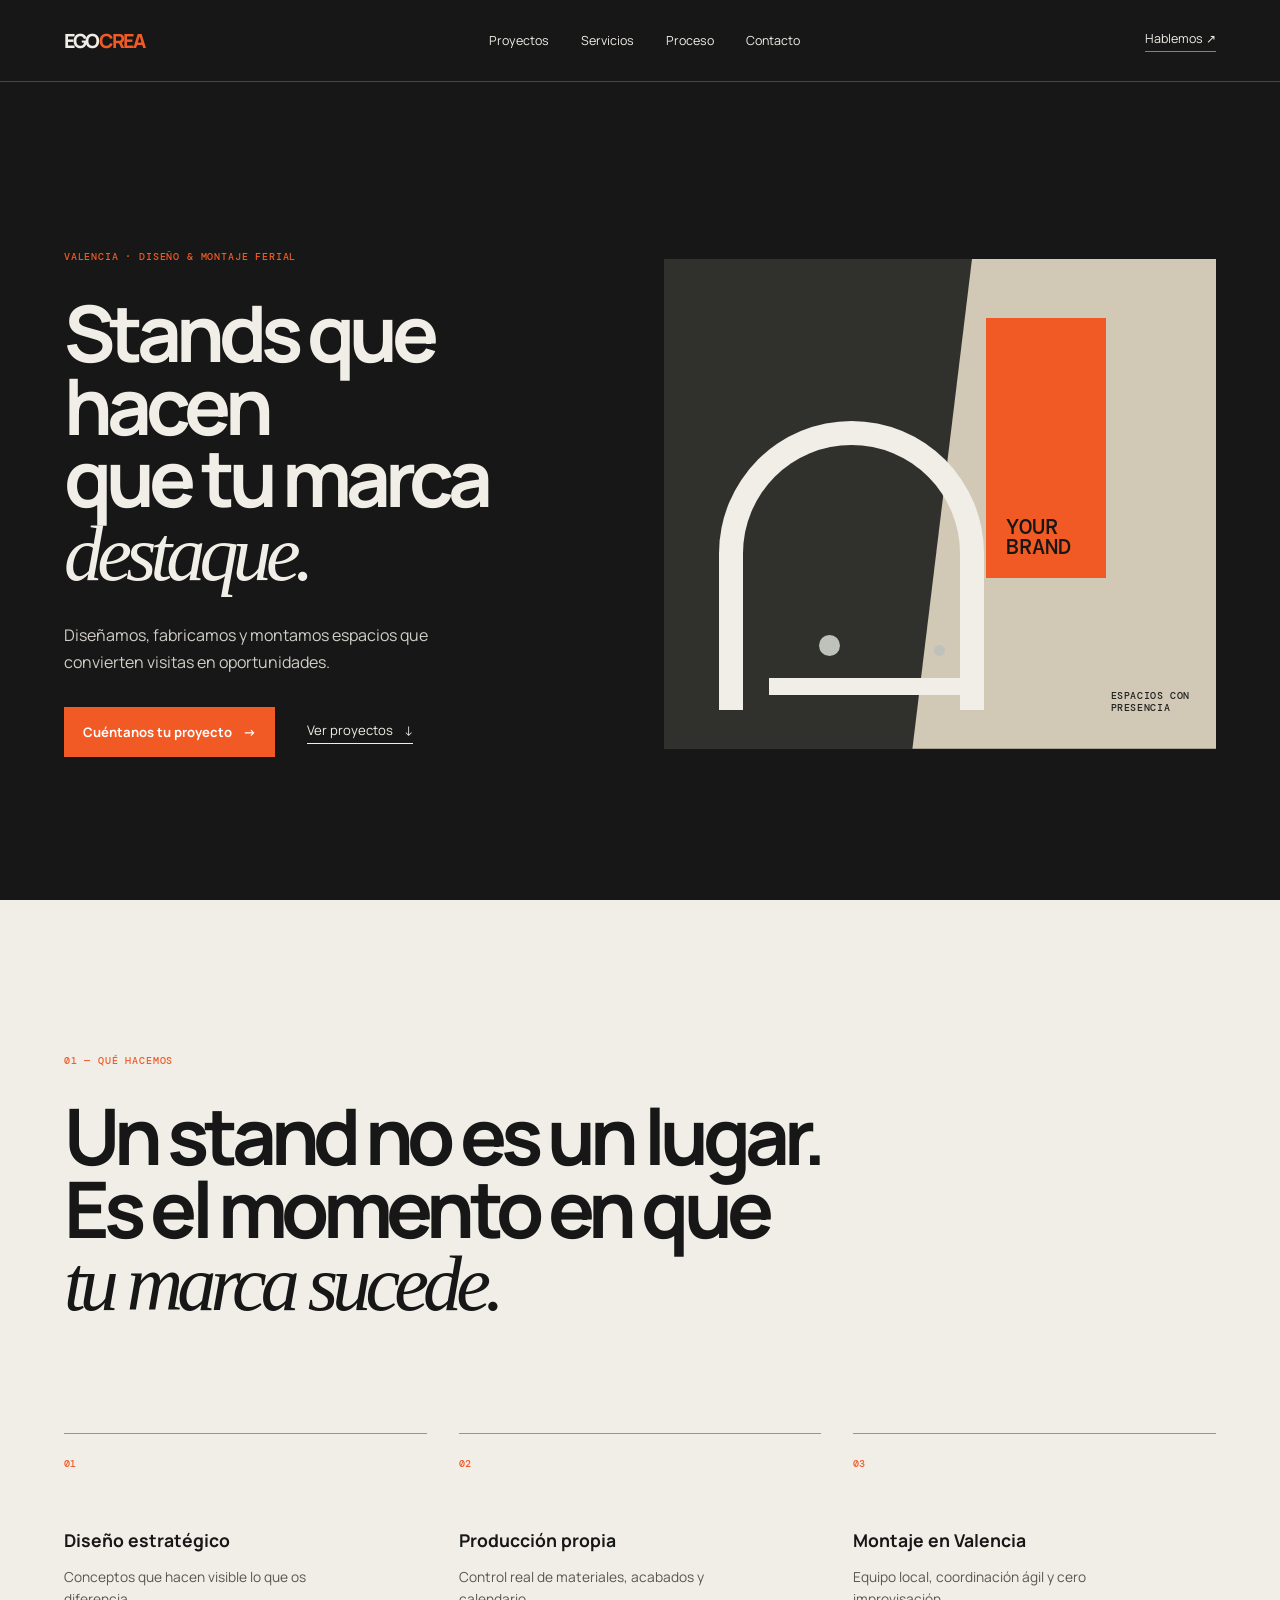
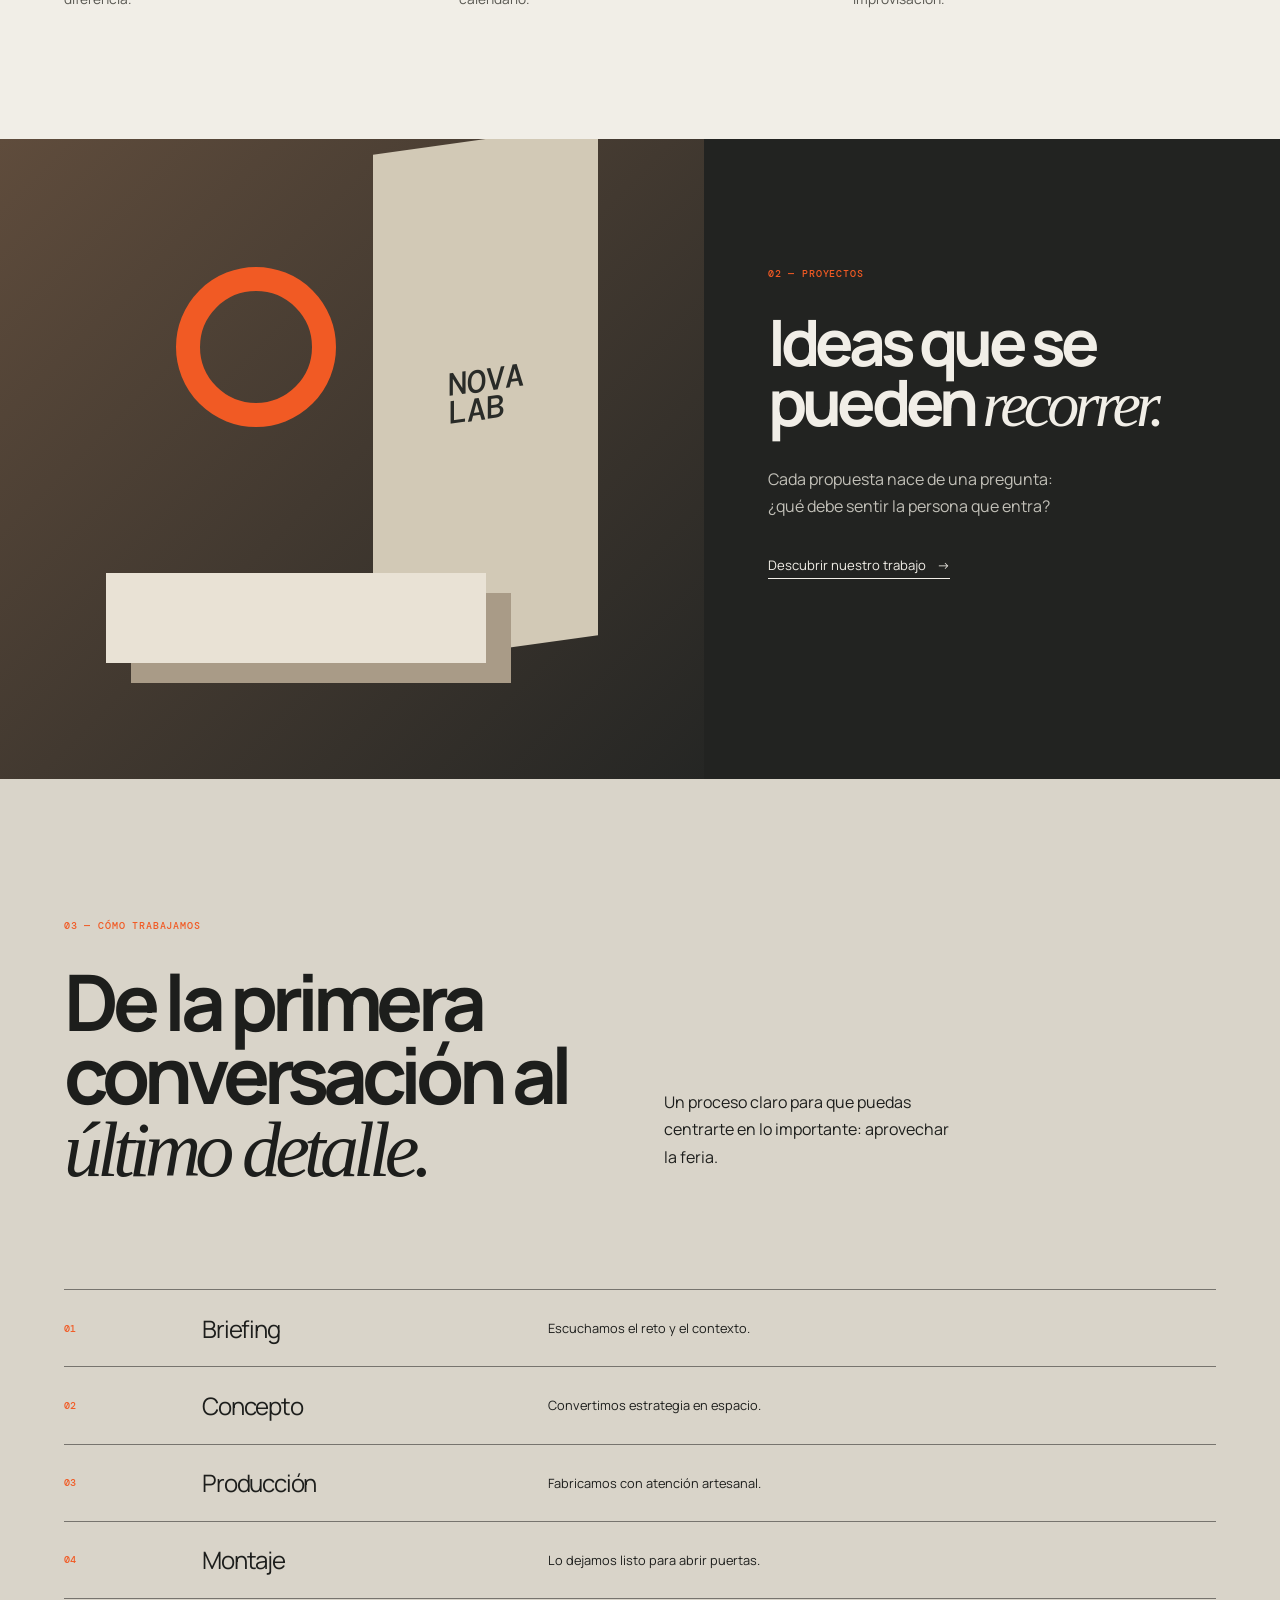
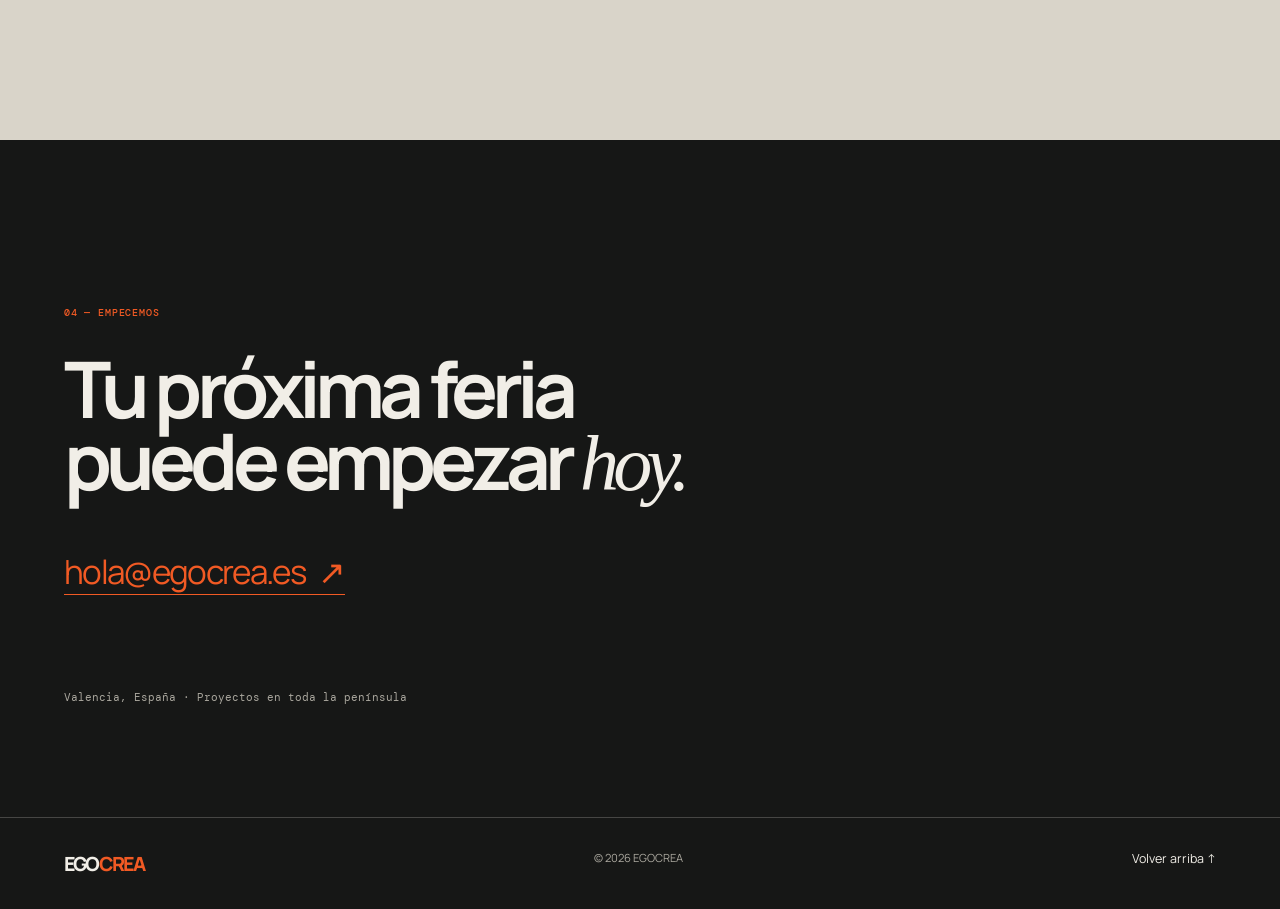
==== index.html @ 959c9c6e "readme" ====
<!doctype html>
<html lang="es">
  <head>
    <meta charset="UTF-8" />
    <meta name="viewport" content="width=device-width, initial-scale=1.0" />
    <meta name="description" content="Diseño, fabricación y montaje de stands de feria en Valencia." />
    <title>EGOCREA — Stands de feria en Valencia</title>
    <link rel="preconnect" href="https://fonts.googleapis.com" />
    <link rel="preconnect" href="https://fonts.gstatic.com" crossorigin />
    <link href="https://fonts.googleapis.com/css2?family=DM+Mono:wght@400;500&family=Manrope:wght@400;500;600;700;800&display=swap" rel="stylesheet" />
    <link rel="stylesheet" href="styles.css" />
  </head>
  <body>
    <header class="header">
      <a class="brand" href="#inicio" aria-label="EGOCREA, inicio">EGO<span>CREA</span></a>
      <nav aria-label="Navegación principal">
        <a href="#proyectos">Proyectos</a><a href="#servicios">Servicios</a><a href="#proceso">Proceso</a><a href="#contacto">Contacto</a>
      </nav>
      <a class="header-cta" href="#contacto">Hablemos <span aria-hidden="true">↗</span></a>
    </header>

    <main id="inicio">
      <section class="hero">
        <div class="hero-copy">
          <p class="location">VALENCIA · DISEÑO &amp; MONTAJE FERIAL</p>
          <h1>Stands que hacen<br />que tu marca <em>destaque.</em></h1>
          <p class="lead">Diseñamos, fabricamos y montamos espacios que convierten visitas en oportunidades.</p>
          <div class="hero-actions"><a class="button" href="#contacto">Cuéntanos tu proyecto <span>→</span></a><a class="text-link" href="#proyectos">Ver proyectos <span>↓</span></a></div>
        </div>
        <div class="hero-art" aria-label="Representación de un stand de feria personalizado">
          <div class="art-grid"></div><div class="art-wall"></div><div class="art-totem"><span>YOUR<br/>BRAND</span></div><div class="art-arch"></div><div class="art-table"></div><div class="art-orb orb-one"></div><div class="art-orb orb-two"></div>
          <p class="art-caption">ESPACIOS CON<br/>PRESENCIA</p>
        </div>
      </section>

      <section class="statement" id="servicios">
        <p class="section-number">01 — QUÉ HACEMOS</p>
        <h2>Un stand no es un lugar.<br />Es el momento en que<br /><em>tu marca sucede.</em></h2>
        <div class="services"><article><span>01</span><h3>Diseño estratégico</h3><p>Conceptos que hacen visible lo que os diferencia.</p></article><article><span>02</span><h3>Producción propia</h3><p>Control real de materiales, acabados y calendario.</p></article><article><span>03</span><h3>Montaje en Valencia</h3><p>Equipo local, coordinación ágil y cero improvisación.</p></article></div>
      </section>

      <section class="project" id="proyectos">
        <div class="project-image"><div class="project-sign">NOVA<br/>LAB</div><div class="project-lamp"></div><div class="project-counter"></div></div>
        <div class="project-copy"><p class="section-number">02 — PROYECTOS</p><h2>Ideas que se<br />pueden <em>recorrer.</em></h2><p>Cada propuesta nace de una pregunta: ¿qué debe sentir la persona que entra?</p><a class="text-link" href="#contacto">Descubrir nuestro trabajo <span>→</span></a></div>
      </section>

      <section class="process" id="proceso"><p class="section-number">03 — CÓMO TRABAJAMOS</p><div class="process-intro"><h2>De la primera<br />conversación al<br /><em>último detalle.</em></h2><p>Un proceso claro para que puedas centrarte en lo importante: aprovechar la feria.</p></div><ol><li><b>01</b><span>Briefing</span><small>Escuchamos el reto y el contexto.</small></li><li><b>02</b><span>Concepto</span><small>Convertimos estrategia en espacio.</small></li><li><b>03</b><span>Producción</span><small>Fabricamos con atención artesanal.</small></li><li><b>04</b><span>Montaje</span><small>Lo dejamos listo para abrir puertas.</small></li></ol></section>

      <section class="contact" id="contacto"><p class="section-number">04 — EMPECEMOS</p><h2>Tu próxima feria<br />puede empezar <em>hoy.</em></h2><a class="contact-link" href="mailto:hola@egocrea.es">hola@egocrea.es <span>↗</span></a><p class="contact-note">Valencia, España · Proyectos en toda la península</p></section>
    </main>
    <footer><a class="brand" href="#inicio">EGO<span>CREA</span></a><p>© 2026 EGOCREA</p><a href="#inicio">Volver arriba ↑</a></footer>
  </body>
</html>
---- styles.css ----
:root{--ink:#161716;--paper:#f1eee7;--orange:#f15a24;--muted:#aaa79e;--line:rgba(241,238,231,.22)}*{box-sizing:border-box}html{scroll-behavior:smooth}body{margin:0;background:var(--ink);color:var(--paper);font-family:Manrope,Arial,sans-serif}.header{height:82px;padding:0 5vw;display:flex;align-items:center;justify-content:space-between;border-bottom:1px solid var(--line);position:relative;z-index:3}.brand{font-size:1.22rem;font-weight:800;letter-spacing:-.09em;color:var(--paper);text-decoration:none}.brand span{color:var(--orange)}nav{display:flex;gap:2rem}nav a,.header-cta,footer a{color:var(--paper);font-size:.78rem;text-decoration:none}.header-cta{border-bottom:1px solid var(--orange);padding-bottom:4px}.hero{min-height:calc(100vh - 82px);padding:9vw 5vw 7vw;display:grid;grid-template-columns:1fr 1fr;gap:3rem;align-items:center;overflow:hidden}.location,.section-number{font:500 .65rem/1.3 "DM Mono",monospace;letter-spacing:.08em;color:var(--orange);margin:0 0 2rem}.hero h1,.statement h2,.project h2,.process h2,.contact h2{font-size:clamp(3.3rem,6.1vw,6.4rem);letter-spacing:-.075em;line-height:.93;margin:0;font-weight:700}.hero h1 em,h2 em{font-family:Georgia,serif;font-weight:400}.lead{max-width:390px;font-size:1rem;line-height:1.65;color:#d1cec7;margin:2rem 0}.hero-actions{display:flex;gap:2rem;align-items:center}.button{background:var(--orange);padding:1rem 1.2rem;color:white;text-decoration:none;font-size:.82rem;font-weight:700}.button span,.text-link span,.contact-link span{margin-left:.5rem}.text-link{color:var(--paper);text-decoration:none;font-size:.82rem;border-bottom:1px solid var(--paper);padding-bottom:4px}.hero-art{height:490px;position:relative;background:#30312d;overflow:hidden;isolation:isolate}.art-grid{position:absolute;inset:0;background:linear-gradient(90deg,transparent 49.8%,rgba(241,238,231,.13) 50%,transparent 50.2%),linear-gradient(0deg,transparent 49.8%,rgba(241,238,231,.13) 50%,transparent 50.2%);background-size:80px 80px}.art-wall{position:absolute;right:-5%;top:0;width:60%;height:100%;background:#d1c8b6;clip-path:polygon(18% 0,100% 0,100% 100%,0 100%)}.art-totem{position:absolute;right:20%;top:12%;width:120px;height:260px;background:var(--orange);color:#171716;font:500 1.4rem/.9 "DM Mono";padding:20px;display:flex;align-items:flex-end;z-index:1}.art-arch{position:absolute;left:10%;bottom:8%;width:48%;height:59%;border:24px solid #f1eee7;border-bottom:0;border-radius:220px 220px 0 0;z-index:1}.art-table{position:absolute;left:19%;bottom:11%;width:35%;height:17px;background:#f1eee7;z-index:2}.art-orb{position:absolute;border-radius:50%;background:#bfc2ba;z-index:3}.orb-one{width:21px;height:21px;left:28%;bottom:19%}.orb-two{width:11px;height:11px;left:49%;bottom:19%}.art-caption{position:absolute;bottom:24px;right:26px;z-index:4;color:#222;font:500 .64rem/1.2 "DM Mono";letter-spacing:.06em}.statement{padding:12vw 5vw 9vw;background:var(--paper);color:var(--ink)}.statement h2{max-width:900px}.services{display:grid;grid-template-columns:repeat(3,1fr);gap:2rem;margin-top:7rem}.services article{border-top:1px solid #98958d;padding-top:1rem}.services span{font:500 .65rem "DM Mono";color:var(--orange)}.services h3{font-size:1.1rem;margin:3.5rem 0 .7rem}.services p{font-size:.86rem;line-height:1.6;max-width:250px;color:#575650}.project{display:grid;grid-template-columns:1.1fr .9fr;min-height:640px}.project-image{position:relative;overflow:hidden;background:linear-gradient(135deg,#5f4c3c,#252624)}.project-sign{position:absolute;top:0;right:15%;height:80%;width:32%;display:flex;align-items:center;justify-content:center;background:#d2c9b6;color:#292b28;font:500 2rem/.86 "DM Mono";transform:skewY(-8deg)}.project-lamp{position:absolute;left:25%;top:20%;width:160px;height:160px;border:24px solid var(--orange);border-radius:50%}.project-counter{position:absolute;bottom:18%;left:15%;width:54%;height:90px;background:#e9e2d5;box-shadow:25px 20px 0 #a99b87}.project-copy{padding:10vw 5vw;background:#222321}.project-copy h2{font-size:clamp(3rem,5vw,5.3rem);margin-bottom:2rem}.project-copy>p:not(.section-number){line-height:1.7;color:#c2c0b8;max-width:320px;margin-bottom:2rem}.process{padding:11vw 5vw;background:#d9d4c9;color:#1d1e1c}.process-intro{display:grid;grid-template-columns:1fr 1fr;gap:3rem;align-items:end}.process-intro>p{max-width:300px;line-height:1.7}.process ol{padding:0;margin:8vw 0 0;list-style:none;border-top:1px solid #77746e}.process li{display:grid;grid-template-columns:12% 30% 1fr;padding:1.35rem 0;border-bottom:1px solid #77746e;align-items:center}.process b{font:500 .65rem "DM Mono";color:var(--orange)}.process li span{font-size:1.5rem;letter-spacing:-.05em}.process small{font-size:.8rem}.contact{padding:13vw 5vw 8vw}.contact h2{margin-bottom:3rem}.contact-link{font-size:clamp(1.2rem,2.6vw,2.5rem);letter-spacing:-.05em;color:var(--orange);text-decoration:none;border-bottom:1px solid var(--orange)}.contact-note{margin-top:6rem;color:var(--muted);font:.68rem "DM Mono"}footer{padding:2rem 5vw;border-top:1px solid var(--line);display:flex;justify-content:space-between;color:var(--muted);font-size:.7rem}footer p{margin:0}@media(max-width:760px){.header{height:65px;padding:0 6vw}nav{display:none}.hero{grid-template-columns:1fr;padding:18vw 6vw 10vw}.hero-art{height:340px}.services,.project,.process-intro{grid-template-columns:1fr}.services{gap:3rem;margin-top:4rem}.services h3{margin-top:1rem}.project-image{min-height:380px}.project-copy{padding:20vw 6vw}.statement,.process,.contact{padding:20vw 6vw}.process li{grid-template-columns:16% 1fr;gap:.4rem}.process small{grid-column:2}.hero h1,.statement h2,.project h2,.process h2,.contact h2{font-size:clamp(3rem,13vw,4.6rem)}footer{padding:1.5rem 6vw}.header-cta{font-size:.7rem}}
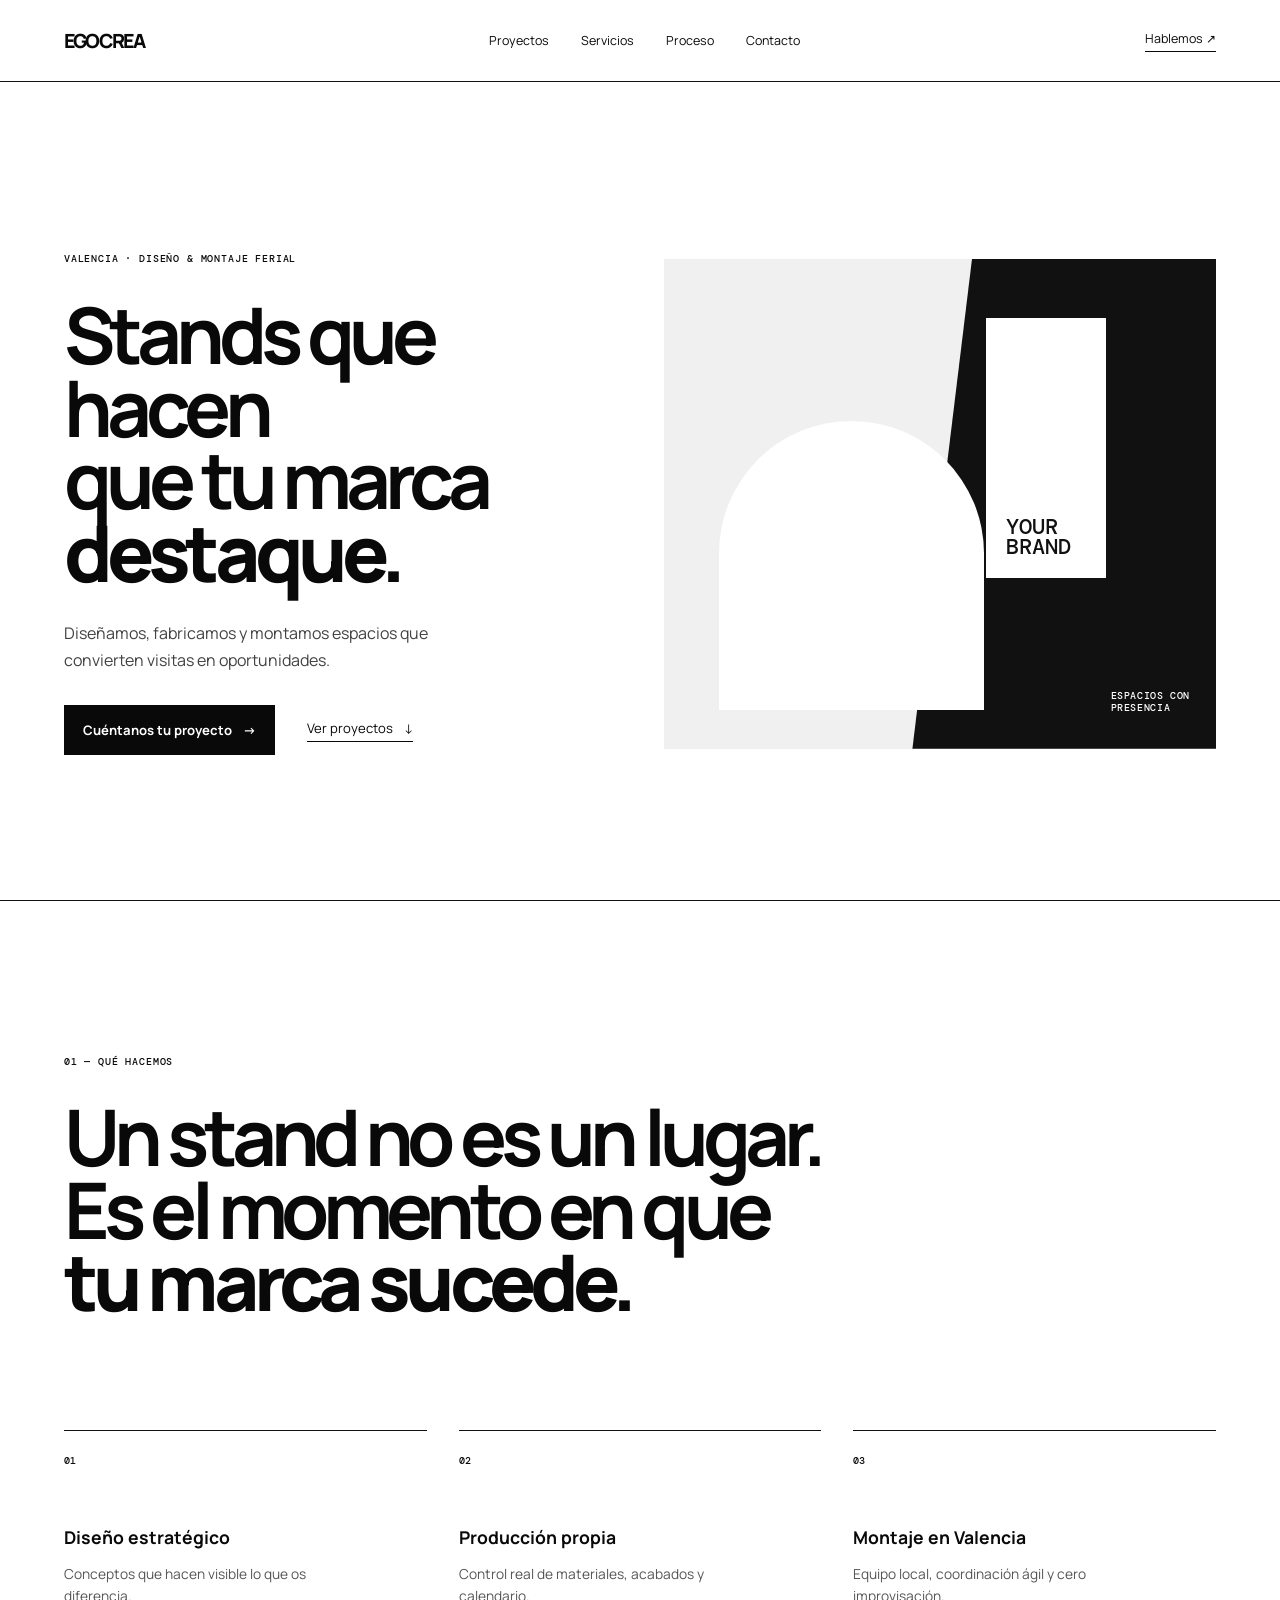
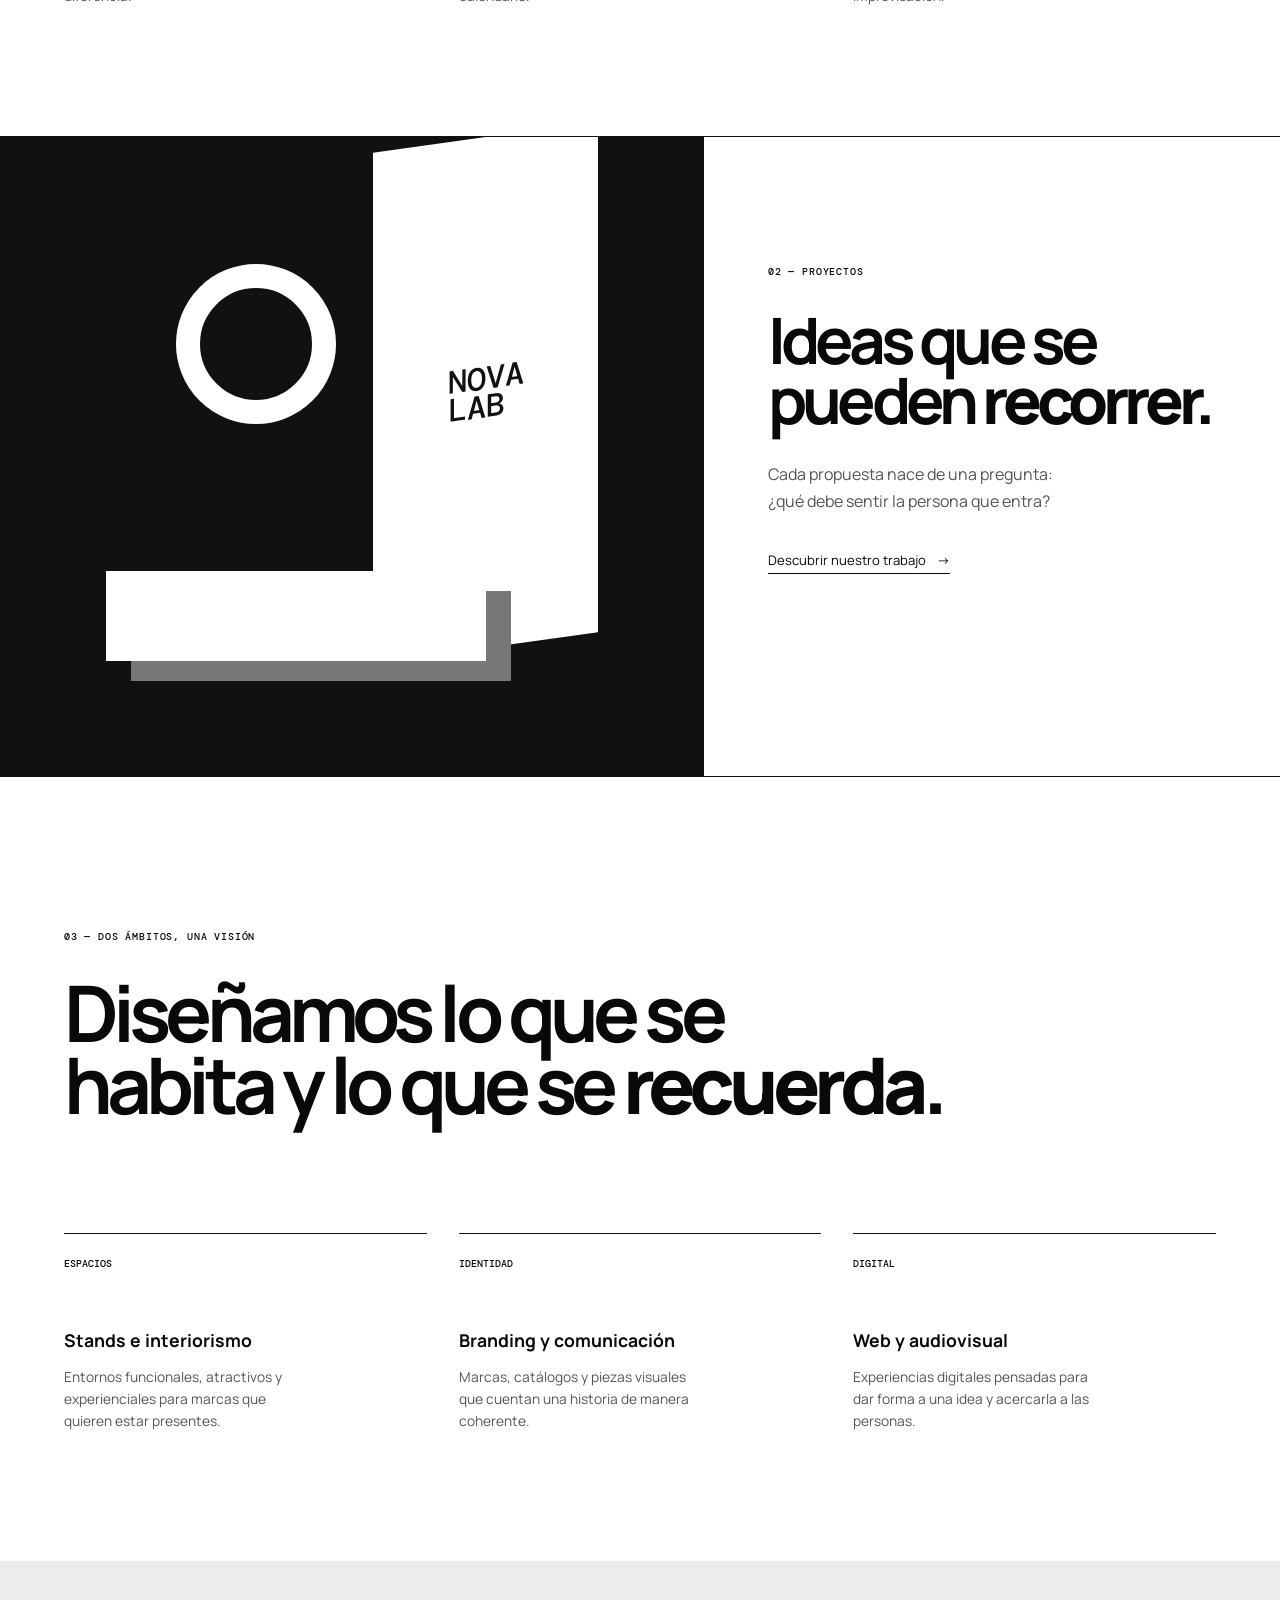
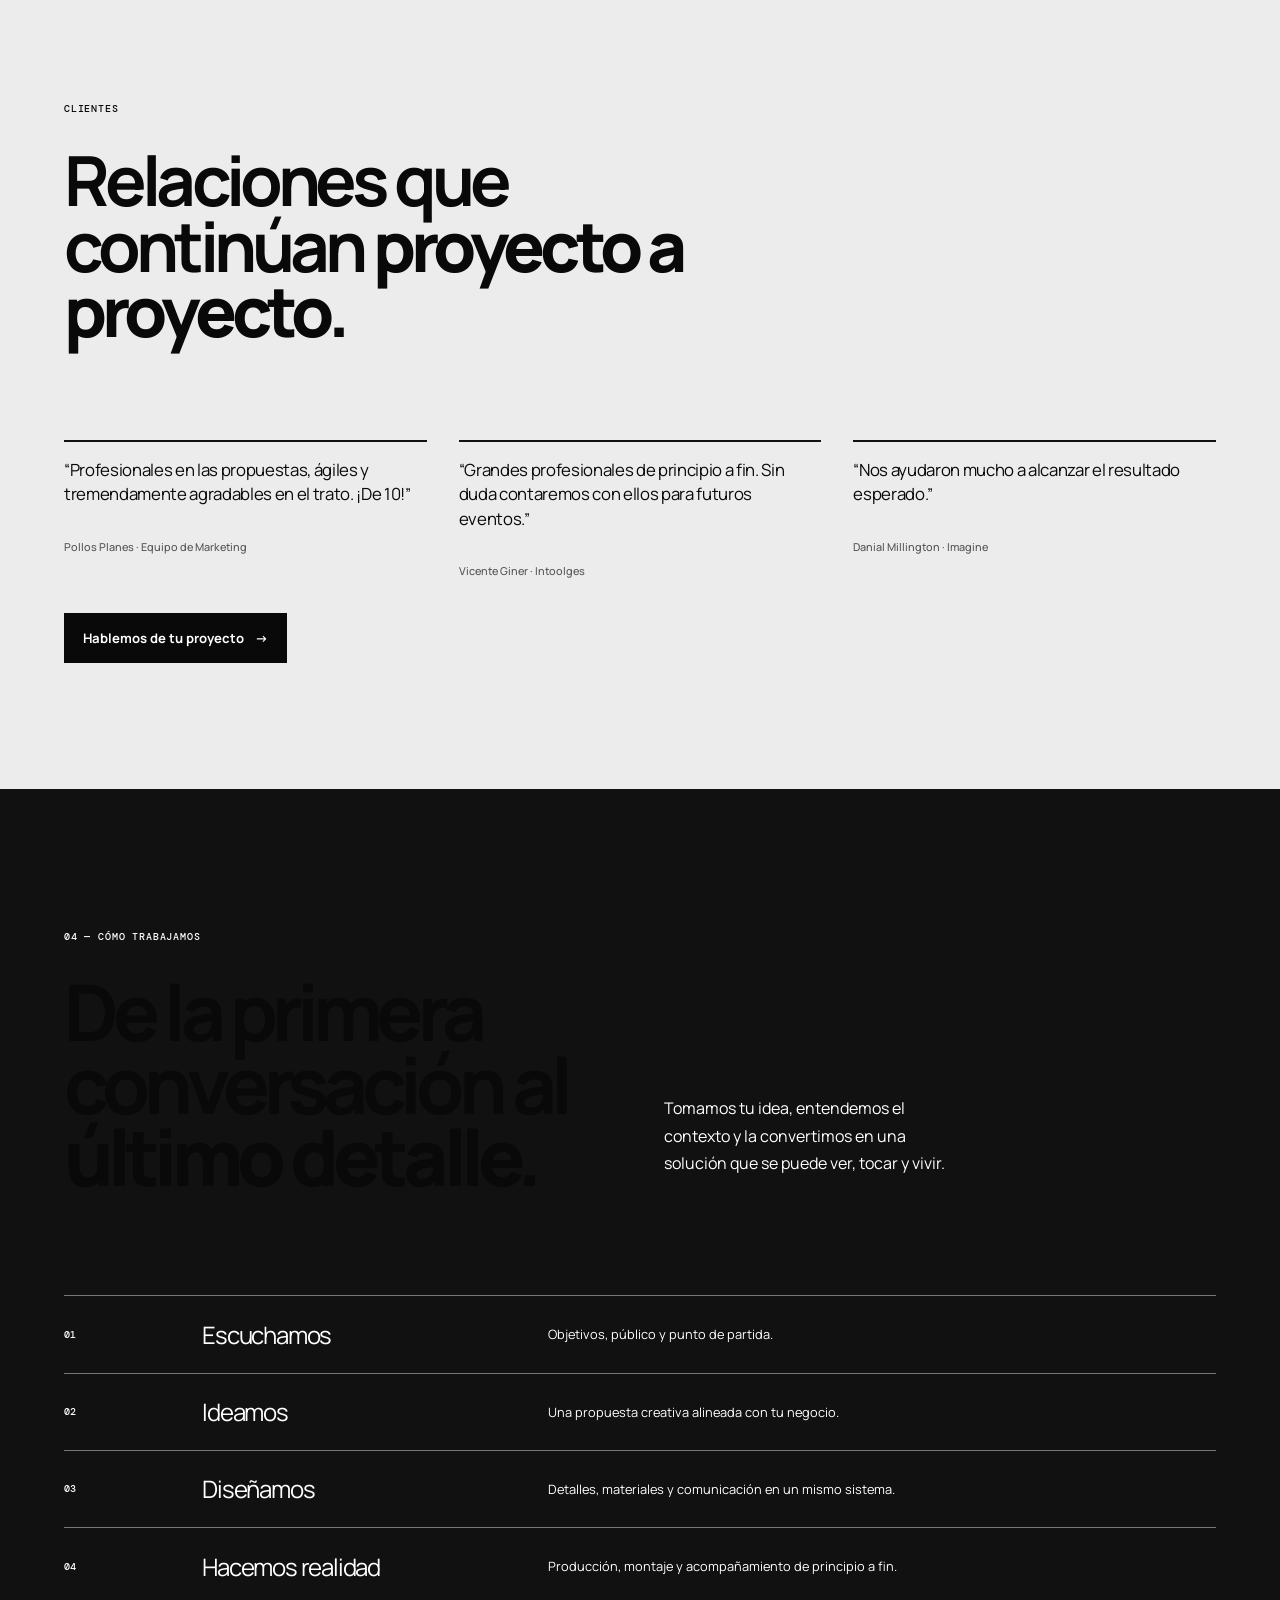
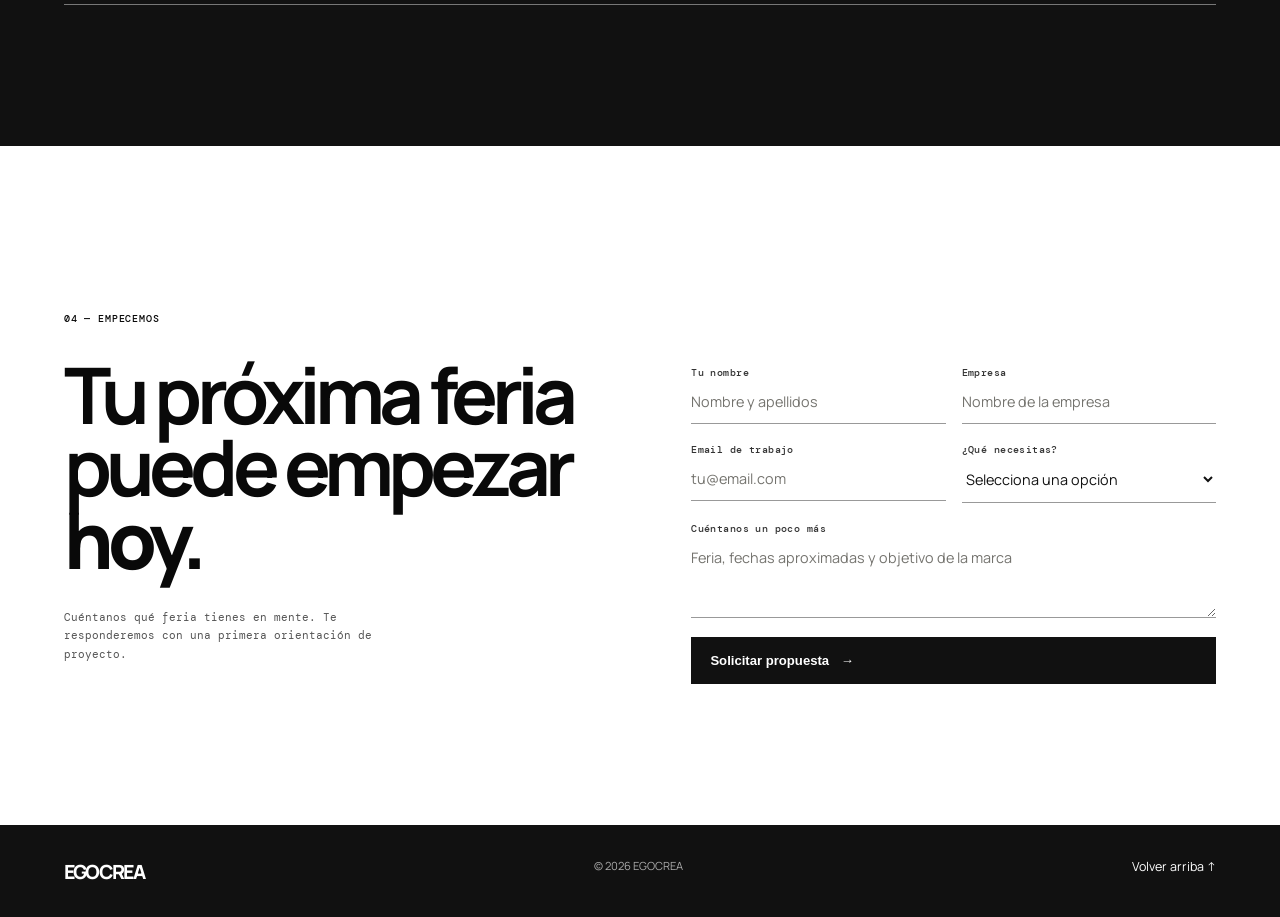
==== commit 2f4bdb8c: "Nueva homepage EGOCREA" ====
--- a/index.html
+++ b/index.html
@@ -4,11 +4,15 @@
     <meta charset="UTF-8" />
     <meta name="viewport" content="width=device-width, initial-scale=1.0" />
     <meta name="description" content="Diseño, fabricación y montaje de stands de feria en Valencia." />
+    <meta name="theme-color" content="#161716" />
     <title>EGOCREA — Stands de feria en Valencia</title>
     <link rel="preconnect" href="https://fonts.googleapis.com" />
     <link rel="preconnect" href="https://fonts.gstatic.com" crossorigin />
     <link href="https://fonts.googleapis.com/css2?family=DM+Mono:wght@400;500&family=Manrope:wght@400;500;600;700;800&display=swap" rel="stylesheet" />
     <link rel="stylesheet" href="styles.css" />
+    <link rel="stylesheet" href="conversion.css" />
+    <link rel="stylesheet" href="egocrea-style.css" />
+    <script type="application/ld+json">{"@context":"https://schema.org","@type":"ProfessionalService","name":"EGOCREA","description":"Diseño, fabricación y montaje de stands de feria en Valencia","areaServed":"Valencia, España","serviceType":"Diseño de stands para ferias"}</script>
   </head>
   <body>
     <header class="header">
@@ -44,10 +48,15 @@
         <div class="project-copy"><p class="section-number">02 — PROYECTOS</p><h2>Ideas que se<br />pueden <em>recorrer.</em></h2><p>Cada propuesta nace de una pregunta: ¿qué debe sentir la persona que entra?</p><a class="text-link" href="#contacto">Descubrir nuestro trabajo <span>→</span></a></div>
       </section>
 
-      <section class="process" id="proceso"><p class="section-number">03 — CÓMO TRABAJAMOS</p><div class="process-intro"><h2>De la primera<br />conversación al<br /><em>último detalle.</em></h2><p>Un proceso claro para que puedas centrarte en lo importante: aprovechar la feria.</p></div><ol><li><b>01</b><span>Briefing</span><small>Escuchamos el reto y el contexto.</small></li><li><b>02</b><span>Concepto</span><small>Convertimos estrategia en espacio.</small></li><li><b>03</b><span>Producción</span><small>Fabricamos con atención artesanal.</small></li><li><b>04</b><span>Montaje</span><small>Lo dejamos listo para abrir puertas.</small></li></ol></section>
+      <section class="statement disciplines"><p class="section-number">03 — DOS ÁMBITOS, UNA VISIÓN</p><h2>Diseñamos lo que se<br />habita y lo que se <em>recuerda.</em></h2><div class="services"><article><span>ESPACIOS</span><h3>Stands e interiorismo</h3><p>Entornos funcionales, atractivos y experienciales para marcas que quieren estar presentes.</p></article><article><span>IDENTIDAD</span><h3>Branding y comunicación</h3><p>Marcas, catálogos y piezas visuales que cuentan una historia de manera coherente.</p></article><article><span>DIGITAL</span><h3>Web y audiovisual</h3><p>Experiencias digitales pensadas para dar forma a una idea y acercarla a las personas.</p></article></div></section>
 
-      <section class="contact" id="contacto"><p class="section-number">04 — EMPECEMOS</p><h2>Tu próxima feria<br />puede empezar <em>hoy.</em></h2><a class="contact-link" href="mailto:hola@egocrea.es">hola@egocrea.es <span>↗</span></a><p class="contact-note">Valencia, España · Proyectos en toda la península</p></section>
+      <section class="testimonials"><p class="section-number">CLIENTES</p><h2>Relaciones que<br />continúan <em>proyecto a proyecto.</em></h2><div class="quote-list"><figure><blockquote>“Profesionales en las propuestas, ágiles y tremendamente agradables en el trato. ¡De 10!”</blockquote><figcaption>Pollos Planes · Equipo de Marketing</figcaption></figure><figure><blockquote>“Grandes profesionales de principio a fin. Sin duda contaremos con ellos para futuros eventos.”</blockquote><figcaption>Vicente Giner · Intoolges</figcaption></figure><figure><blockquote>“Nos ayudaron mucho a alcanzar el resultado esperado.”</blockquote><figcaption>Danial Millington · Imagine</figcaption></figure></div><a class="button" href="#contacto">Hablemos de tu proyecto <span>→</span></a></section>
+
+      <section class="process" id="proceso"><p class="section-number">04 — CÓMO TRABAJAMOS</p><div class="process-intro"><h2>De la primera<br />conversación al<br /><em>último detalle.</em></h2><p>Tomamos tu idea, entendemos el contexto y la convertimos en una solución que se puede ver, tocar y vivir.</p></div><ol><li><b>01</b><span>Escuchamos</span><small>Objetivos, público y punto de partida.</small></li><li><b>02</b><span>Ideamos</span><small>Una propuesta creativa alineada con tu negocio.</small></li><li><b>03</b><span>Diseñamos</span><small>Detalles, materiales y comunicación en un mismo sistema.</small></li><li><b>04</b><span>Hacemos realidad</span><small>Producción, montaje y acompañamiento de principio a fin.</small></li></ol></section>
+
+      <section class="contact" id="contacto"><p class="section-number">04 — EMPECEMOS</p><div class="contact-grid"><div><h2>Tu próxima feria<br />puede empezar <em>hoy.</em></h2><p class="contact-note">Cuéntanos qué feria tienes en mente. Te responderemos con una primera orientación de proyecto.</p></div><form class="lead-form" id="lead-form"><label>Tu nombre<input name="nombre" required autocomplete="name" placeholder="Nombre y apellidos" /></label><label>Empresa<input name="empresa" required autocomplete="organization" placeholder="Nombre de la empresa" /></label><label>Email de trabajo<input name="email" required type="email" autocomplete="email" placeholder="tu@email.com" /></label><label>¿Qué necesitas?<select name="necesidad" required><option value="" selected disabled>Selecciona una opción</option><option>Stand completo</option><option>Diseño de stand</option><option>Montaje y producción</option><option>Otro proyecto</option></select></label><label class="form-wide">Cuéntanos un poco más<textarea name="proyecto" rows="3" placeholder="Feria, fechas aproximadas y objetivo de la marca"></textarea></label><button class="button form-wide" type="submit">Solicitar propuesta <span>→</span></button><p class="form-status form-wide" id="form-status" role="status" aria-live="polite"></p></form></div></section>
     </main>
     <footer><a class="brand" href="#inicio">EGO<span>CREA</span></a><p>© 2026 EGOCREA</p><a href="#inicio">Volver arriba ↑</a></footer>
+    <script src="app.js"></script>
   </body>
 </html>
--- a/conversion.css
+++ b/conversion.css
@@ -0,0 +1 @@
+.contact-grid{display:grid;grid-template-columns:1fr 1fr;gap:8vw;align-items:start}.contact h2{margin:0}.contact-note{margin-top:2rem;color:var(--muted);font:.68rem/1.7 "DM Mono";max-width:320px}.lead-form{display:grid;grid-template-columns:1fr 1fr;gap:1.15rem 1rem;padding-top:.5rem}.lead-form label{color:#c7c4bd;font:500 .65rem "DM Mono";letter-spacing:.04em}.lead-form input,.lead-form select,.lead-form textarea{display:block;width:100%;border:0;border-bottom:1px solid var(--line);border-radius:0;background:transparent;color:var(--paper);font:400 .9rem Manrope,Arial,sans-serif;padding:.8rem 0;outline:none;resize:vertical}.lead-form input:focus,.lead-form select:focus,.lead-form textarea:focus{border-color:var(--orange)}.lead-form option{color:var(--ink)}.lead-form ::placeholder{color:#74736e}.form-wide{grid-column:1/-1}.lead-form .button{border:0;text-align:left;cursor:pointer}.form-status{min-height:1.25rem;margin:0;color:#d1cec7;font-size:.75rem}@media(max-width:760px){.contact-grid,.lead-form{grid-template-columns:1fr}}
--- a/egocrea-style.css
+++ b/egocrea-style.css
@@ -0,0 +1,2 @@
+:root{--ink:#090909;--paper:#fff;--orange:#111;--muted:#696969;--line:#d9d9d9}body{background:#fff;color:#090909}.header{background:#fff;border-color:#111}.brand,nav a,.header-cta,footer a{color:#090909}.brand span{color:#090909}.header-cta{border-color:#090909}.hero{background:#fff;min-height:calc(100vh - 82px)}.location,.section-number{color:#090909}.hero h1,.statement h2,.project h2,.process h2,.contact h2{color:#090909}.hero h1 em,h2 em{font-family:Georgia,serif}.lead{color:#424242}.button{background:#090909;color:#fff}.text-link{color:#090909;border-color:#090909}.hero-art{background:#f0f0f0}.art-wall{background:#111}.art-totem{background:#fff;color:#111}.art-arch,.art-table{border-color:#fff;background:#fff}.art-orb{background:#fff}.art-caption{color:#fff}.statement{background:#fff;color:#090909;border-top:1px solid #111}.services article{border-color:#111}.services span{color:#090909}.services p{color:#555}.project{border-top:1px solid #111}.project-image{background:#111}.project-sign{background:#fff;color:#111}.project-lamp{border-color:#fff}.project-counter{background:#fff;box-shadow:25px 20px 0 #777}.project-copy{background:#fff;color:#090909}.project-copy>p:not(.section-number){color:#555}.project-copy .text-link{color:#090909;border-color:#090909}.process{background:#111;color:#fff}.process .section-number,.process b{color:#fff}.process ol{border-color:#777}.process li{border-color:#777}.contact{background:#fff;color:#090909}.contact-note{color:#555}.lead-form label{color:#333}.lead-form input,.lead-form select,.lead-form textarea{color:#111;border-color:#999}.lead-form .button{background:#111;color:#fff}.form-status{color:#333}footer{background:#111;border-color:#111;color:#aaa}footer .brand,footer a{color:#fff}footer .brand span{color:#fff}@media(max-width:760px){.hero{padding-top:14vw}}
+.hero h1 em,h2 em{font-family:Manrope,Arial,sans-serif;font-style:normal;font-weight:800}.testimonials{padding:11vw 5vw;background:#ececec;color:#090909}.testimonials h2{font-size:clamp(2.8rem,5.4vw,5.8rem);line-height:.95;letter-spacing:-.07em;max-width:900px;margin:0}.quote-list{display:grid;grid-template-columns:repeat(3,1fr);gap:2rem;margin:6rem 0 3rem}.quote-list figure{margin:0;border-top:2px solid #111;padding-top:1rem}.quote-list blockquote{margin:0 0 2rem;font-size:1.05rem;line-height:1.45;letter-spacing:-.02em}.quote-list figcaption{font:500 .68rem Manrope,Arial,sans-serif;color:#555}@media(max-width:760px){.quote-list{grid-template-columns:1fr;margin-top:3rem;gap:2.5rem}}
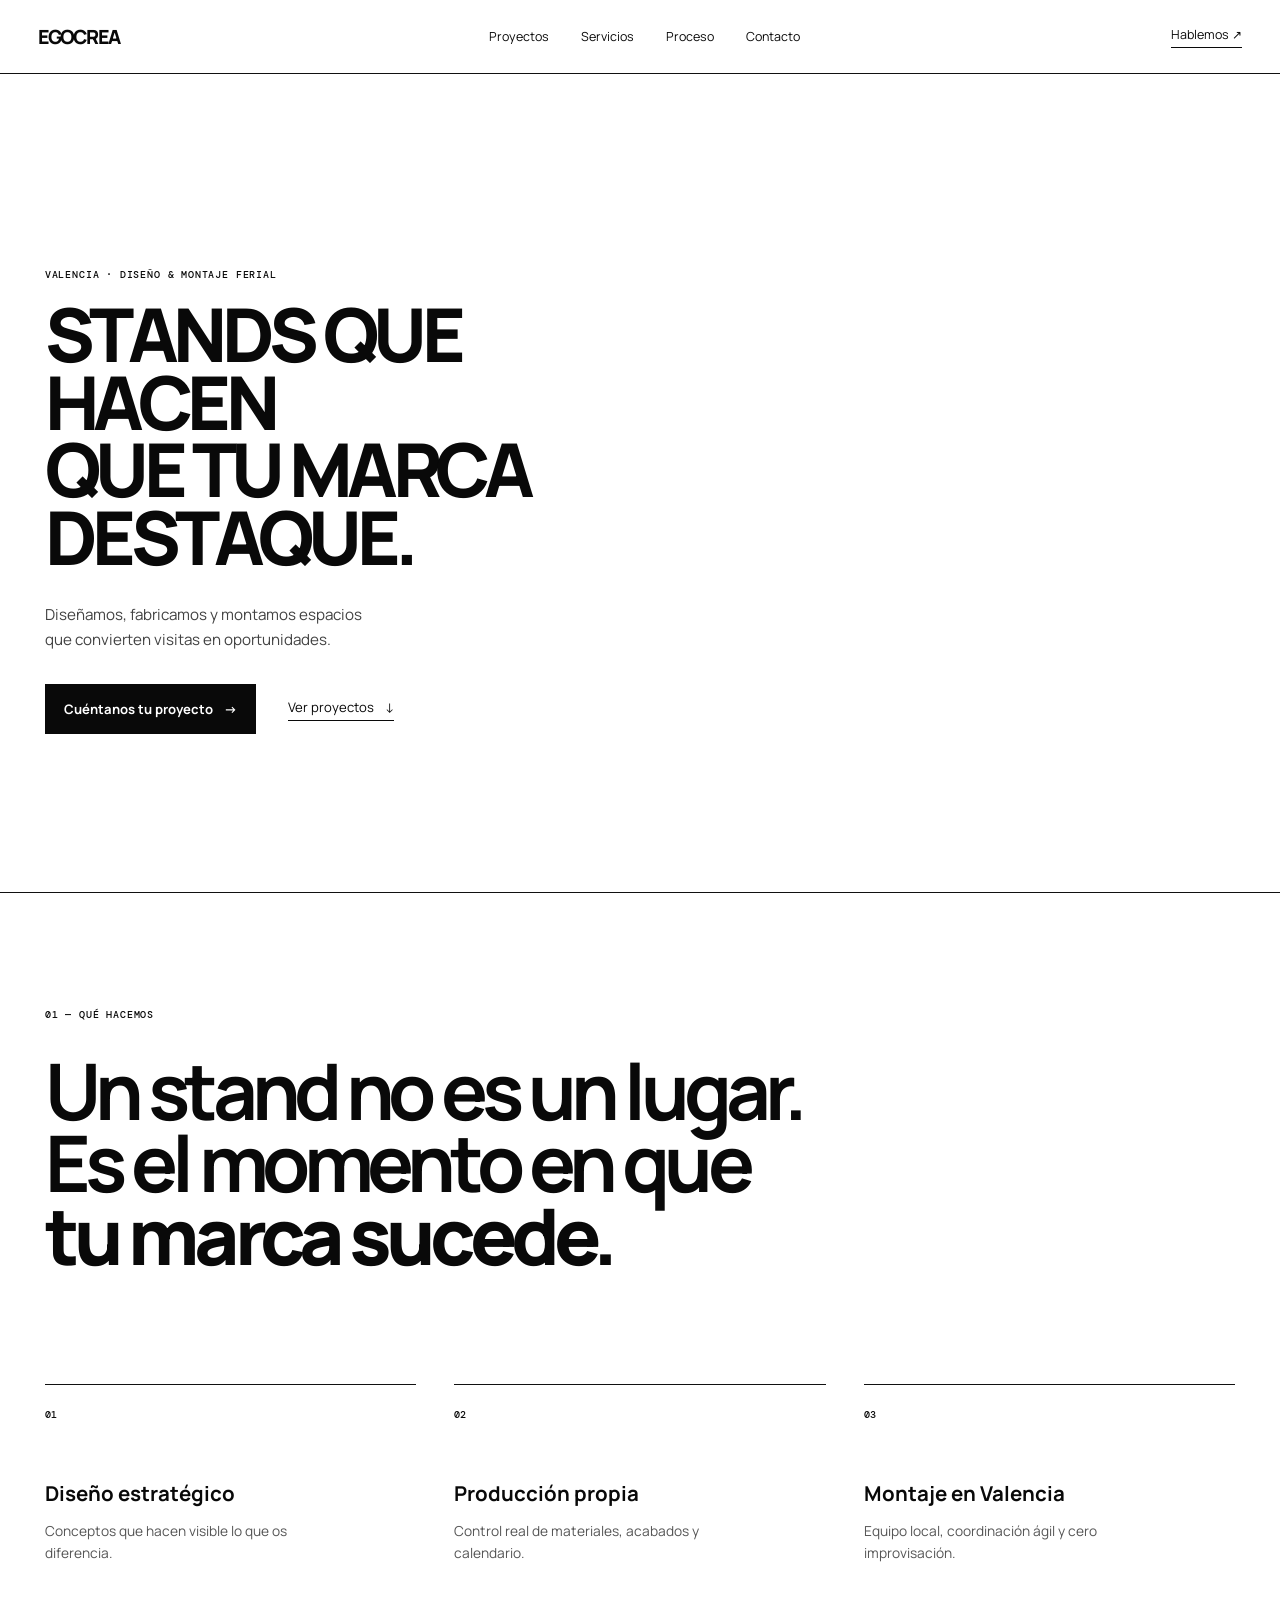
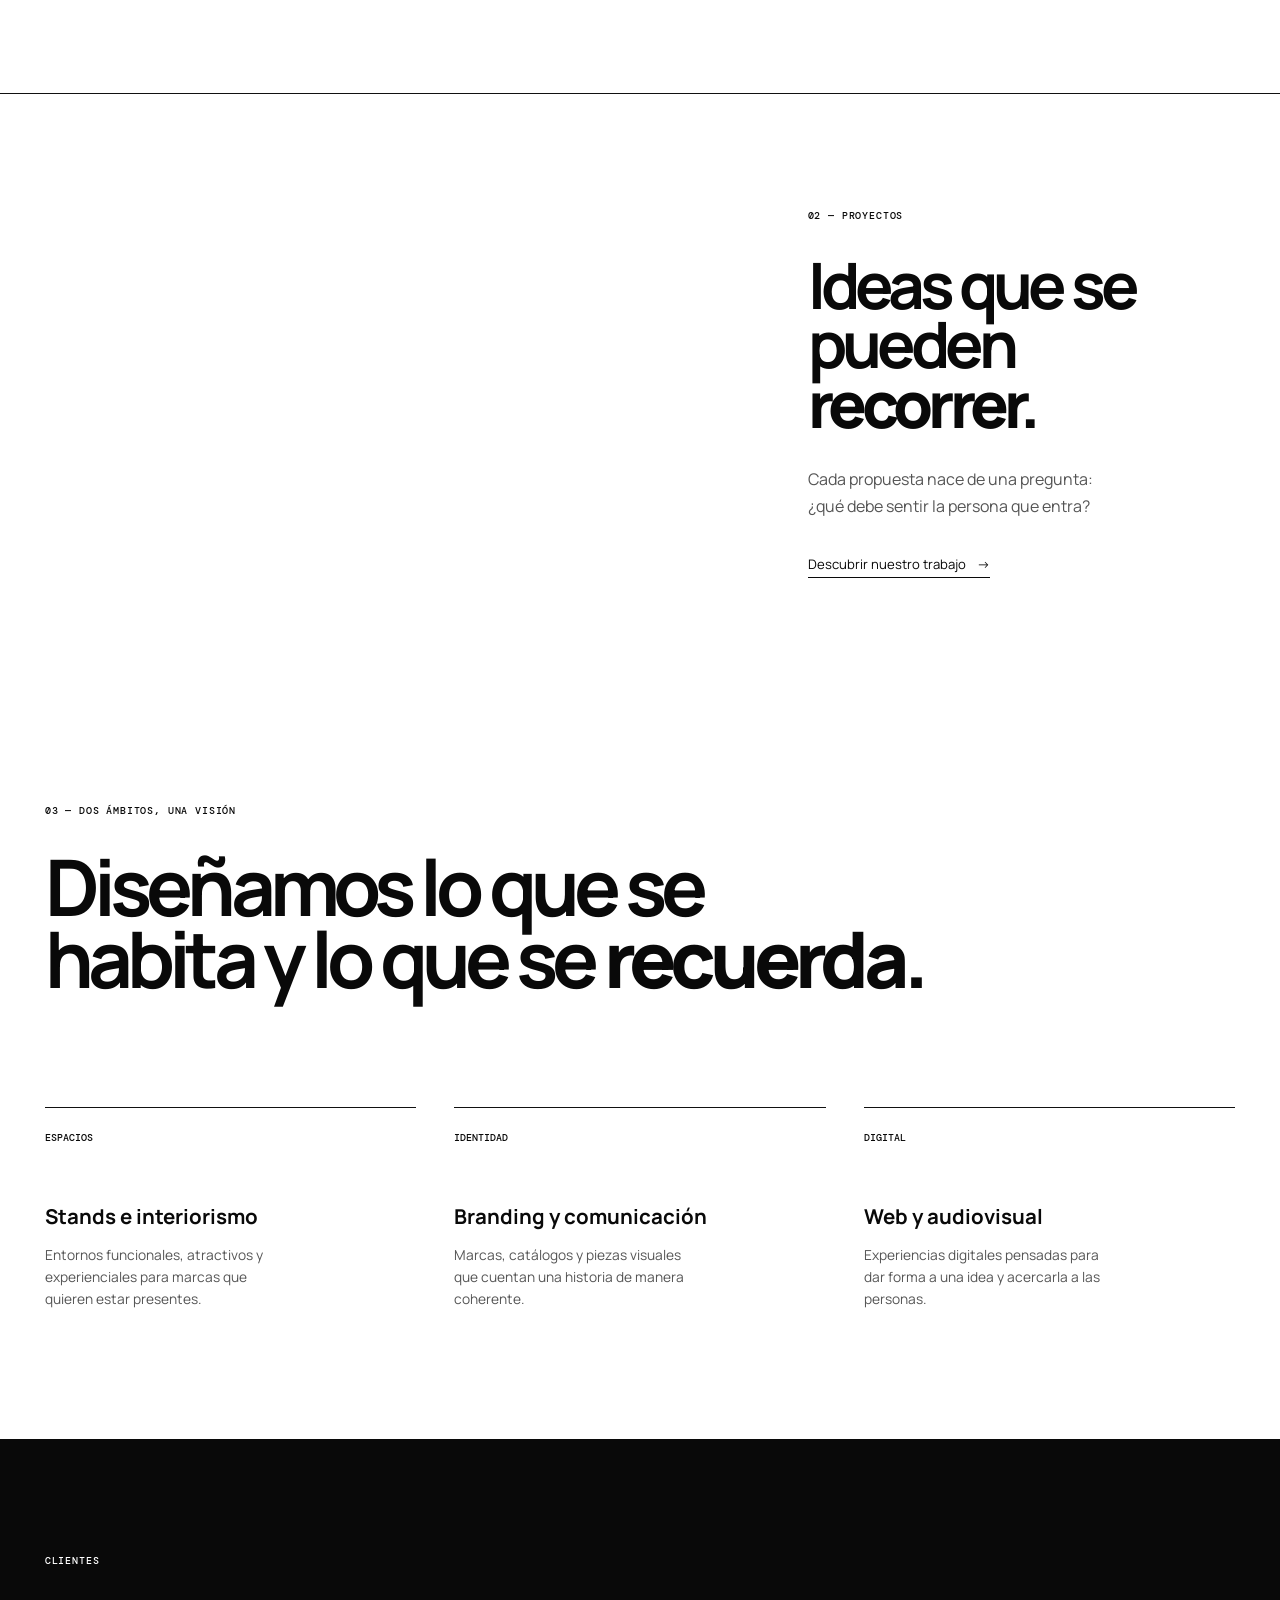
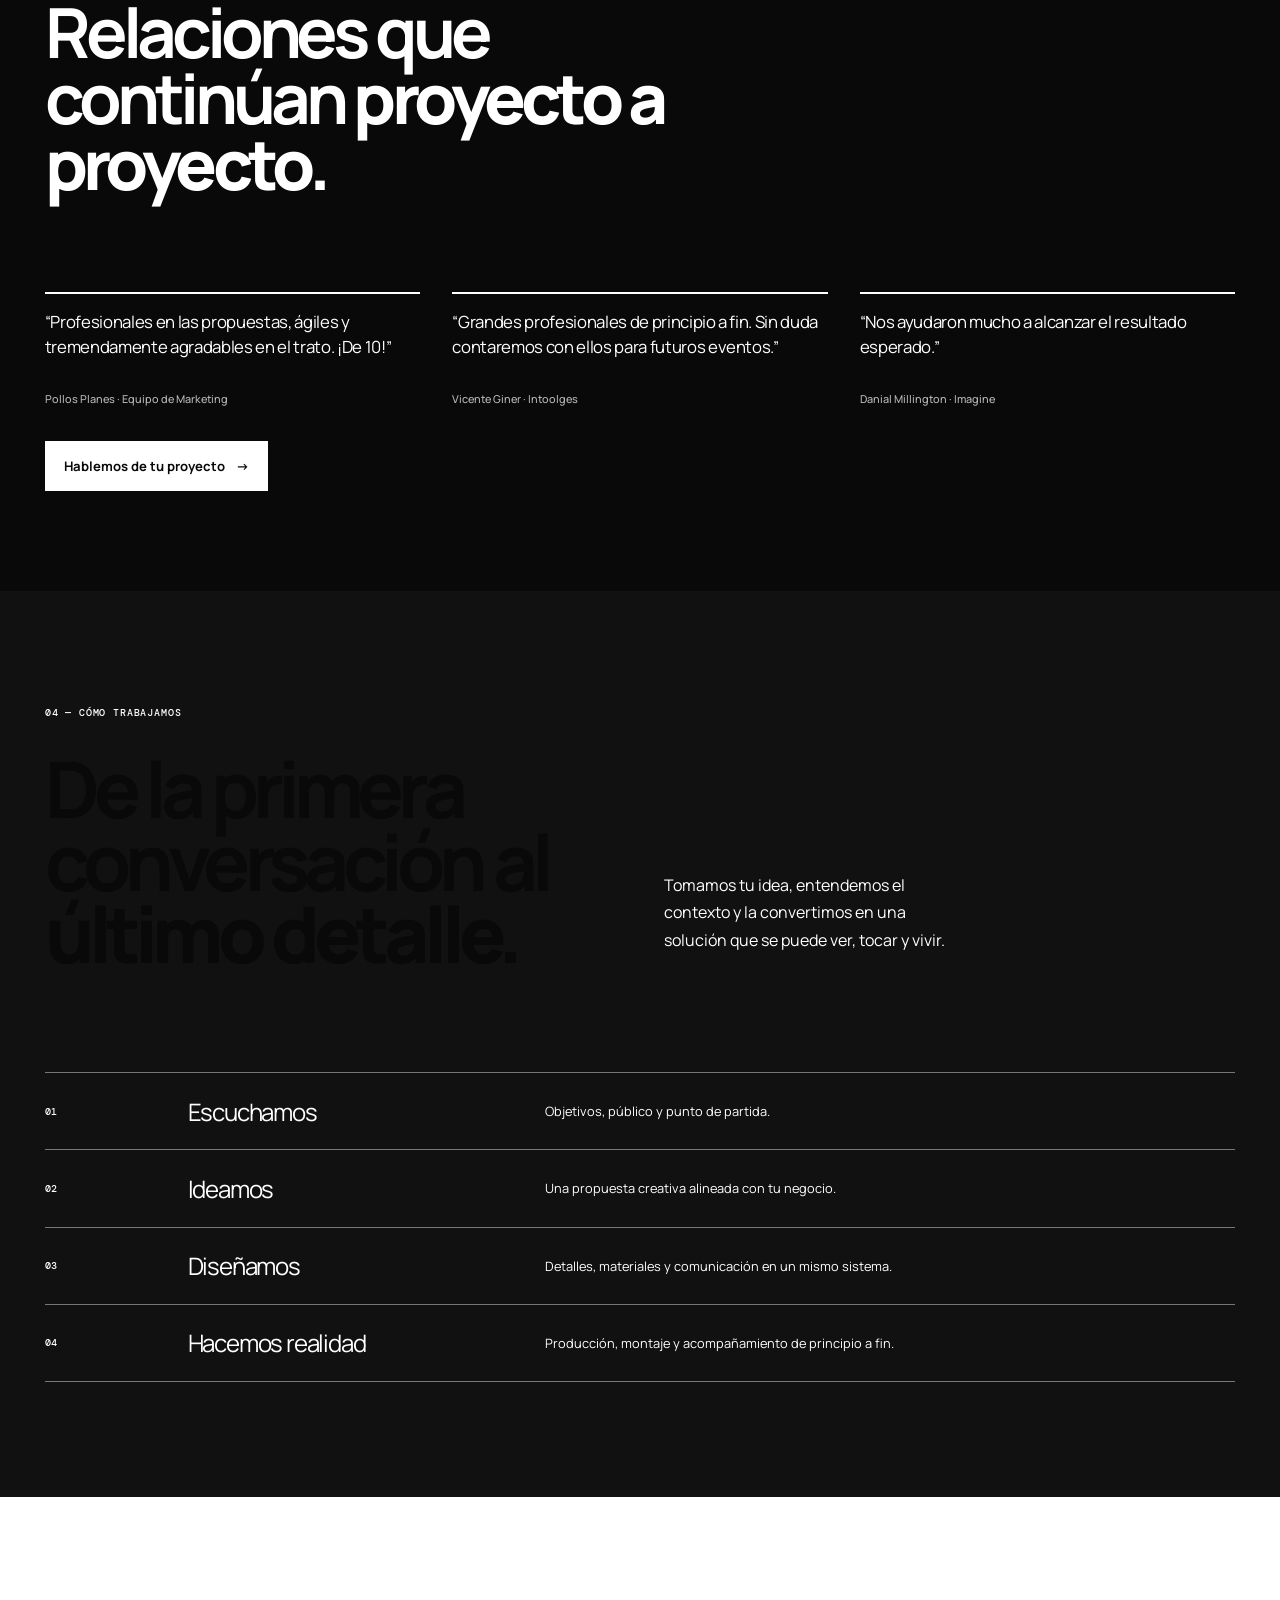
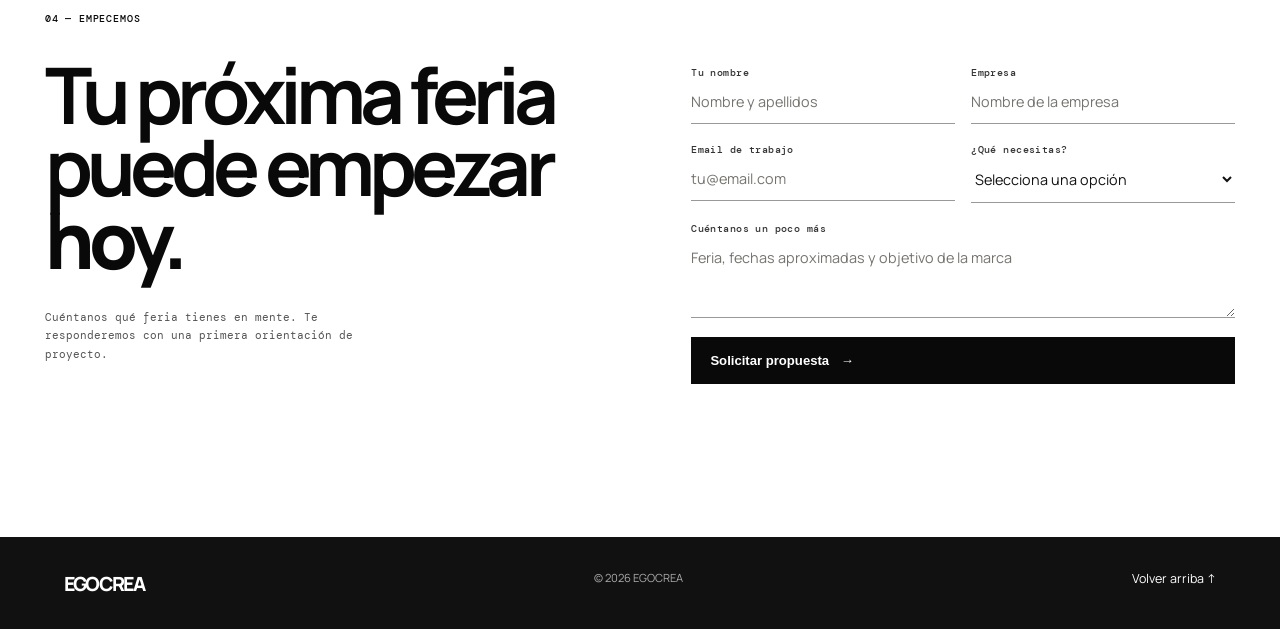
==== commit d070f84c: "Con repositorio" ====
--- a/index.html
+++ b/index.html
@@ -12,6 +12,7 @@
     <link rel="stylesheet" href="styles.css" />
     <link rel="stylesheet" href="conversion.css" />
     <link rel="stylesheet" href="egocrea-style.css" />
+    <link rel="stylesheet" href="editorial.css" />
     <script type="application/ld+json">{"@context":"https://schema.org","@type":"ProfessionalService","name":"EGOCREA","description":"Diseño, fabricación y montaje de stands de feria en Valencia","areaServed":"Valencia, España","serviceType":"Diseño de stands para ferias"}</script>
   </head>
   <body>
--- a/editorial.css
+++ b/editorial.css
@@ -0,0 +1,3 @@
+/* Portfolio-editorial composition adapted from the Architect Portfolio pattern;
+   CTA and form hierarchy adapted from Page UI. */
+body{font-family:Manrope,Arial,sans-serif}.header{height:74px;padding:0 3vw}.hero{padding:5.8vw 3.5vw 3vw;grid-template-columns:.92fr 1.18fr;gap:5.5vw}.hero-copy{align-self:center}.location{font-size:.64rem;margin-bottom:1.2rem}.hero h1{font-size:clamp(3.4rem,5.8vw,6rem);font-weight:800;text-transform:uppercase;line-height:.91}.hero h1 em{font-size:inherit}.lead{font-size:.95rem;max-width:330px}.hero-art{height:min(66vh,600px);background:url('https://images.unsplash.com/photo-1497366754035-f200968a6e72?auto=format&fit=crop&w=1600&q=85') center/cover}.hero-art>*{display:none}.statement,.testimonials,.process,.contact{padding:9vw 3.5vw}.project{grid-template-columns:1.3fr .9fr;min-height:590px}.project-image{background:url('https://images.unsplash.com/photo-1497366811353-6870744d04b2?auto=format&fit=crop&w=1500&q=85') center/cover}.project-image>*{display:none}.project-copy{padding:9vw 4vw}.services{gap:3vw}.services h3{font-size:1.28rem}.disciplines{border-top:0}.testimonials{background:#090909;color:#fff}.testimonials .section-number{color:#fff}.testimonials h2{color:#fff}.quote-list figure{border-color:#fff}.quote-list figcaption{color:#b7b7b7}.testimonials .button{background:#fff;color:#090909}.lead-form .button{background:#090909;color:#fff}@media(max-width:760px){.hero{grid-template-columns:1fr;padding:12vw 5vw 8vw}.hero-art{height:380px}.project{grid-template-columns:1fr}.project-copy{padding:16vw 5vw}.header{padding:0 5vw}}
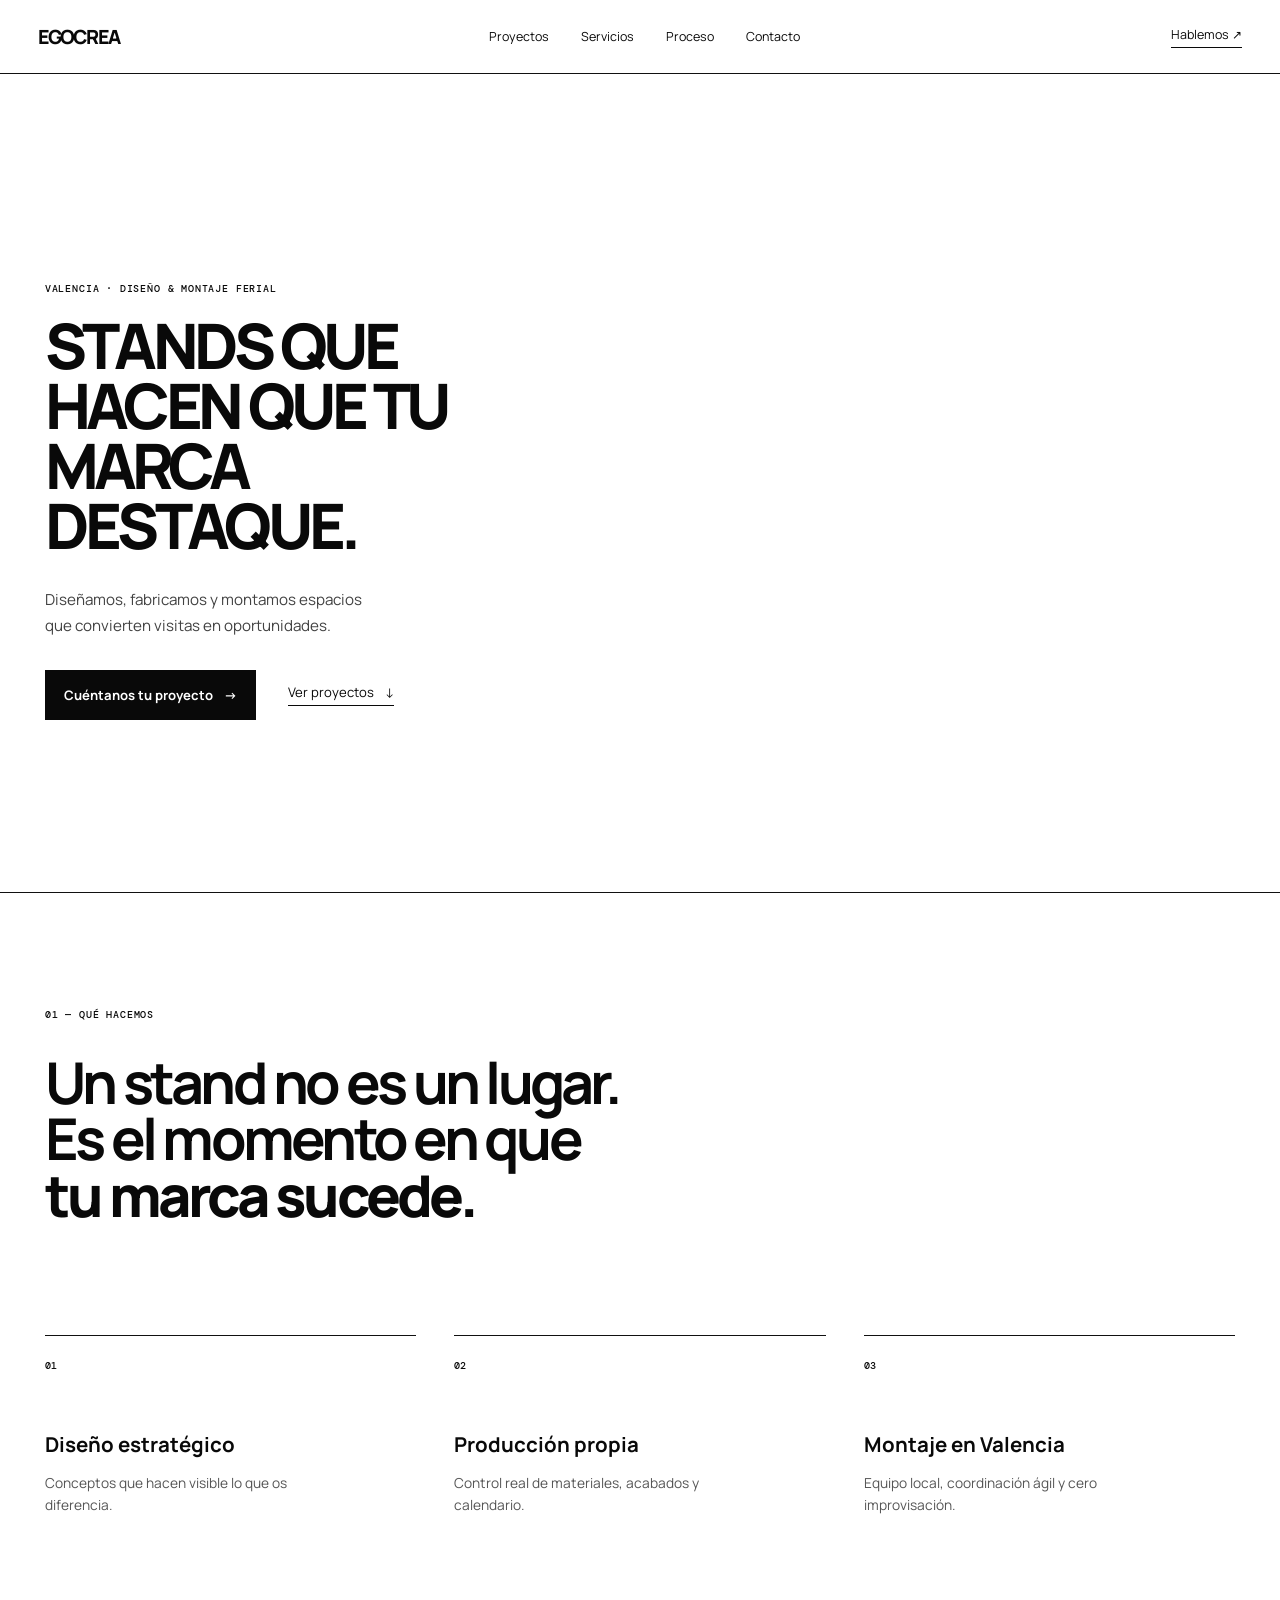
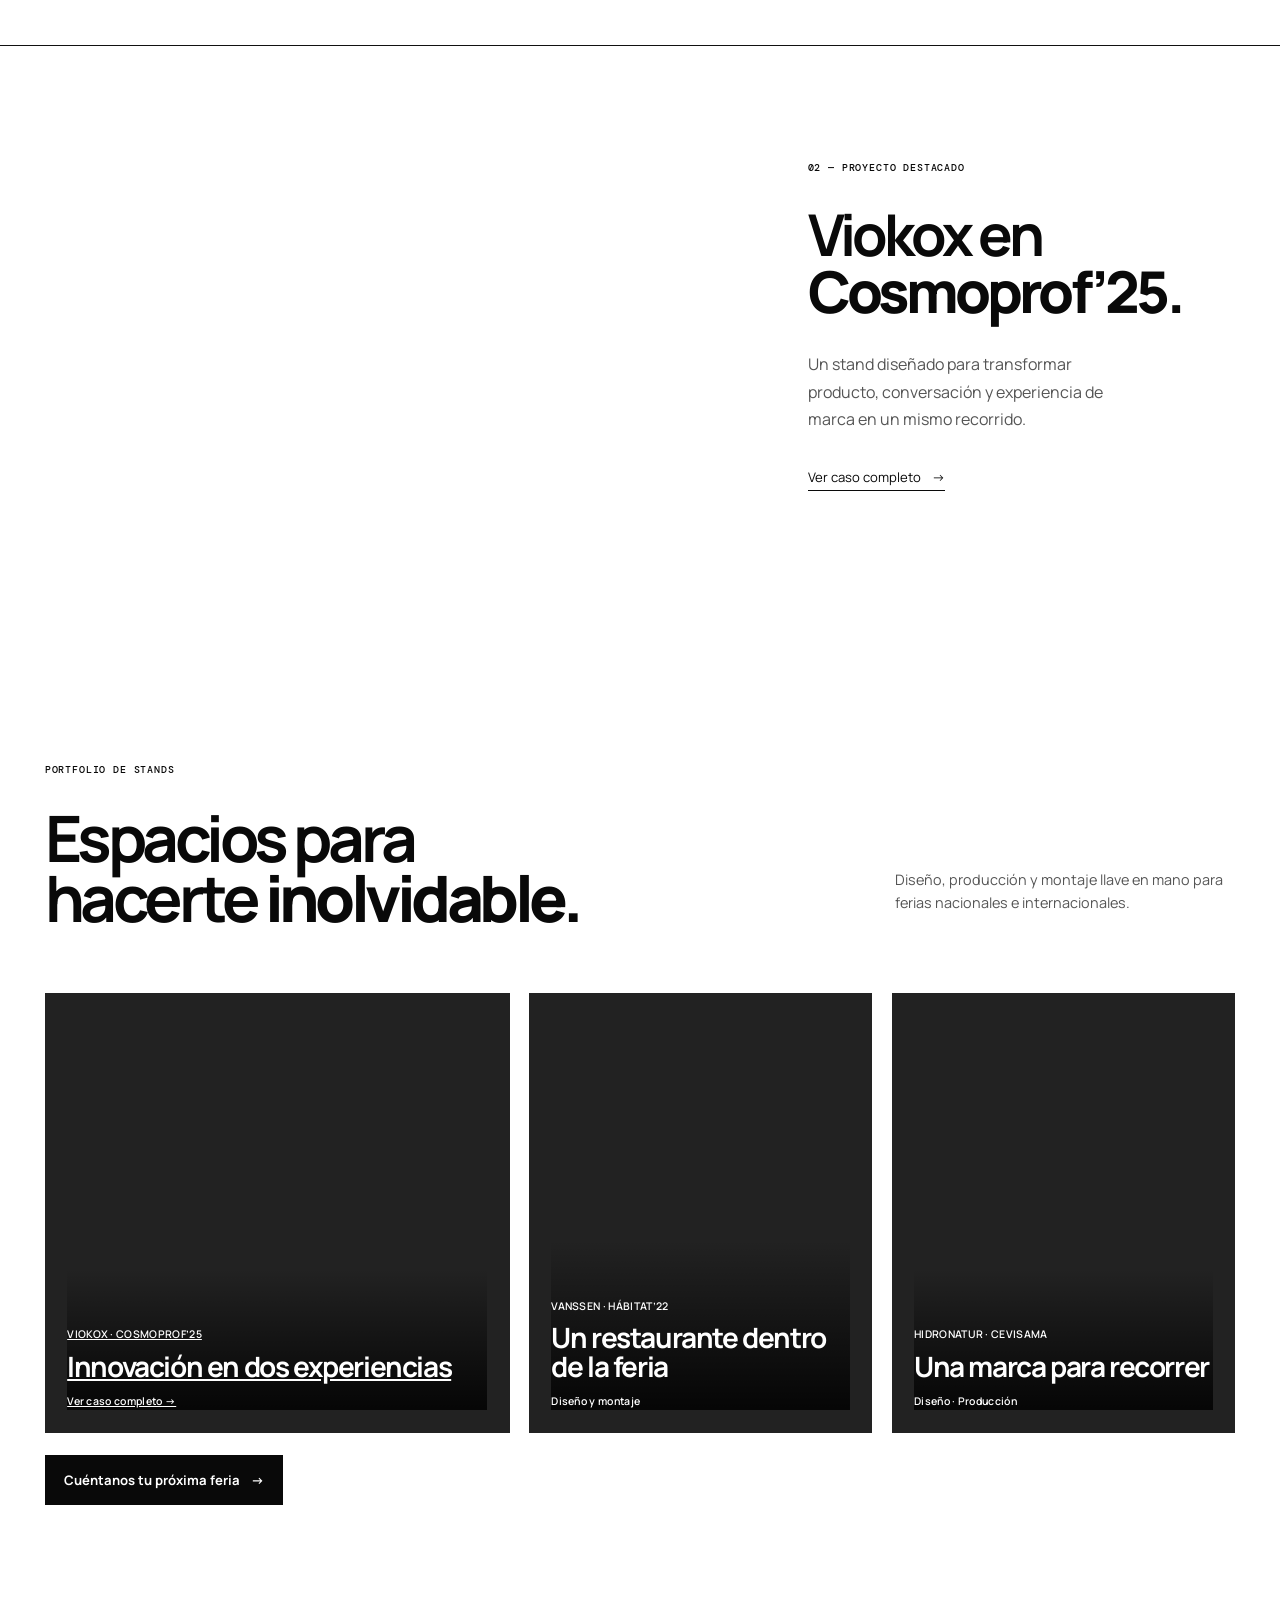
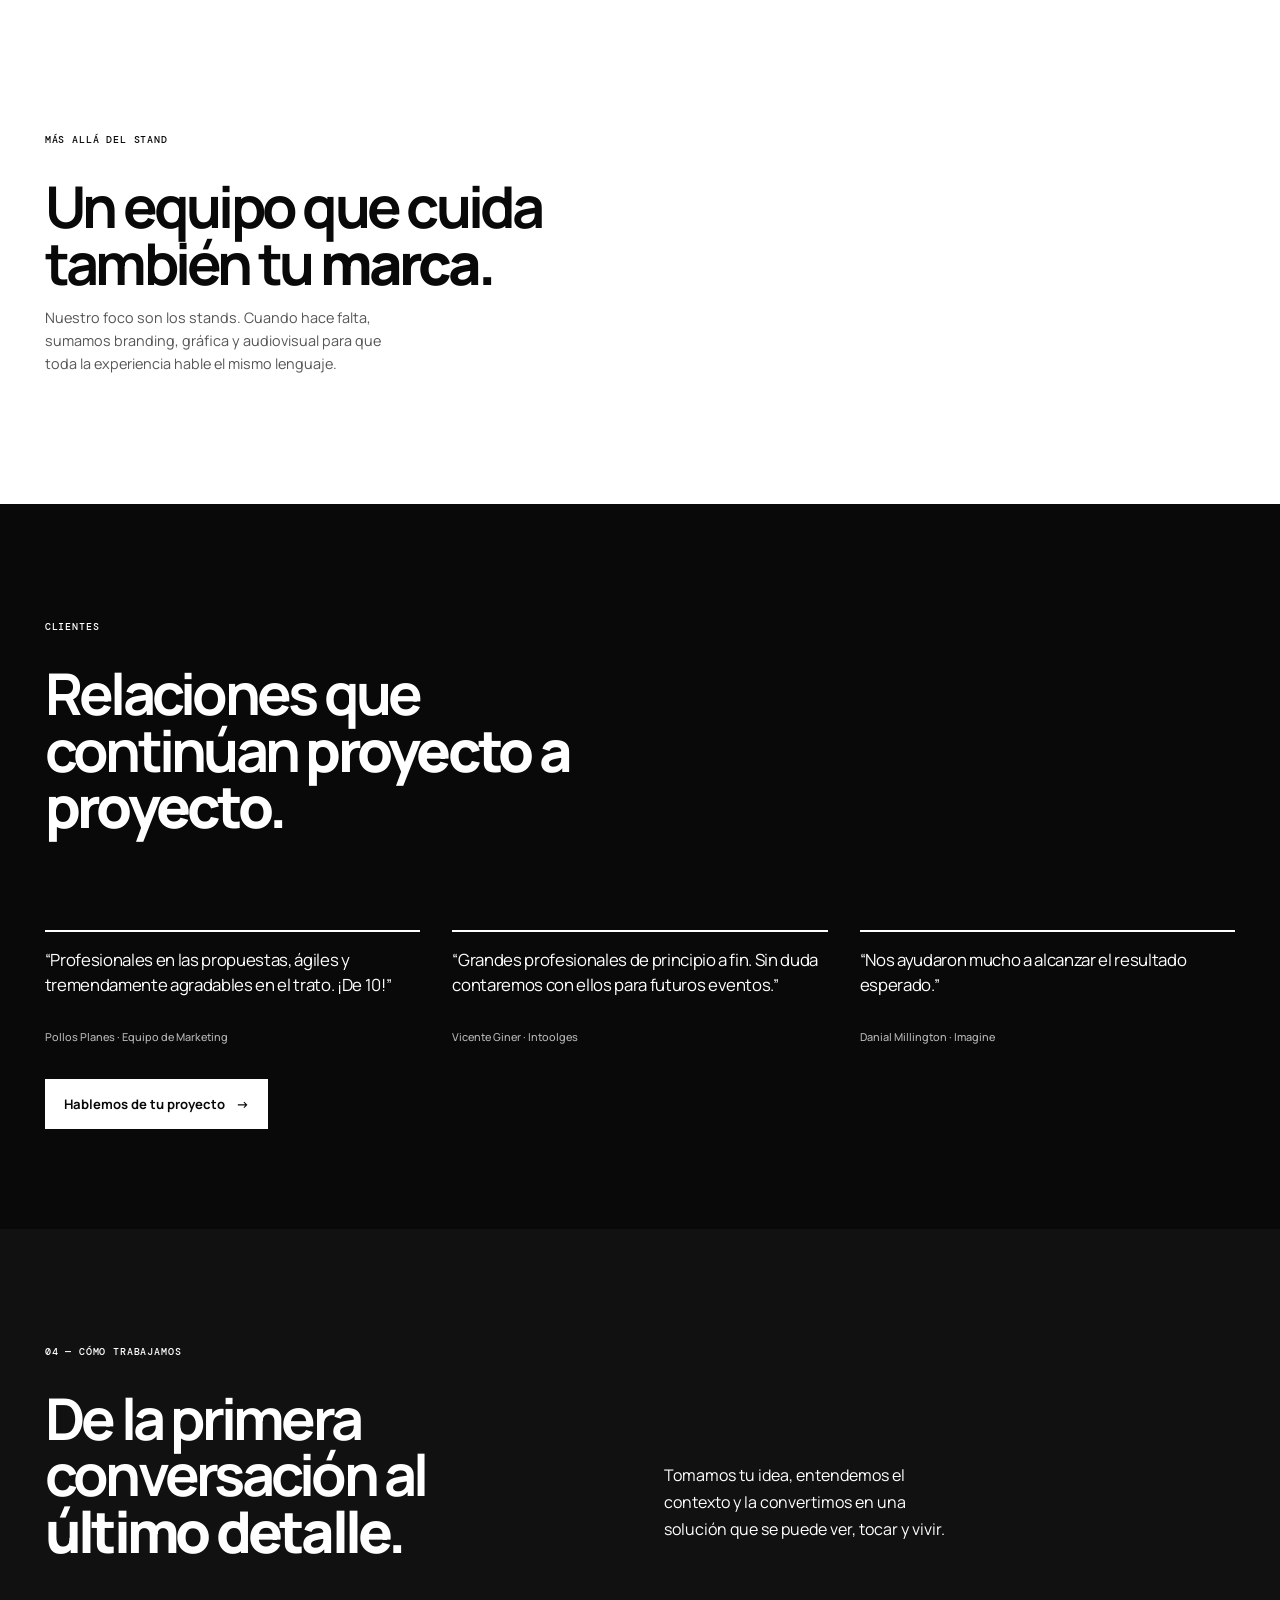
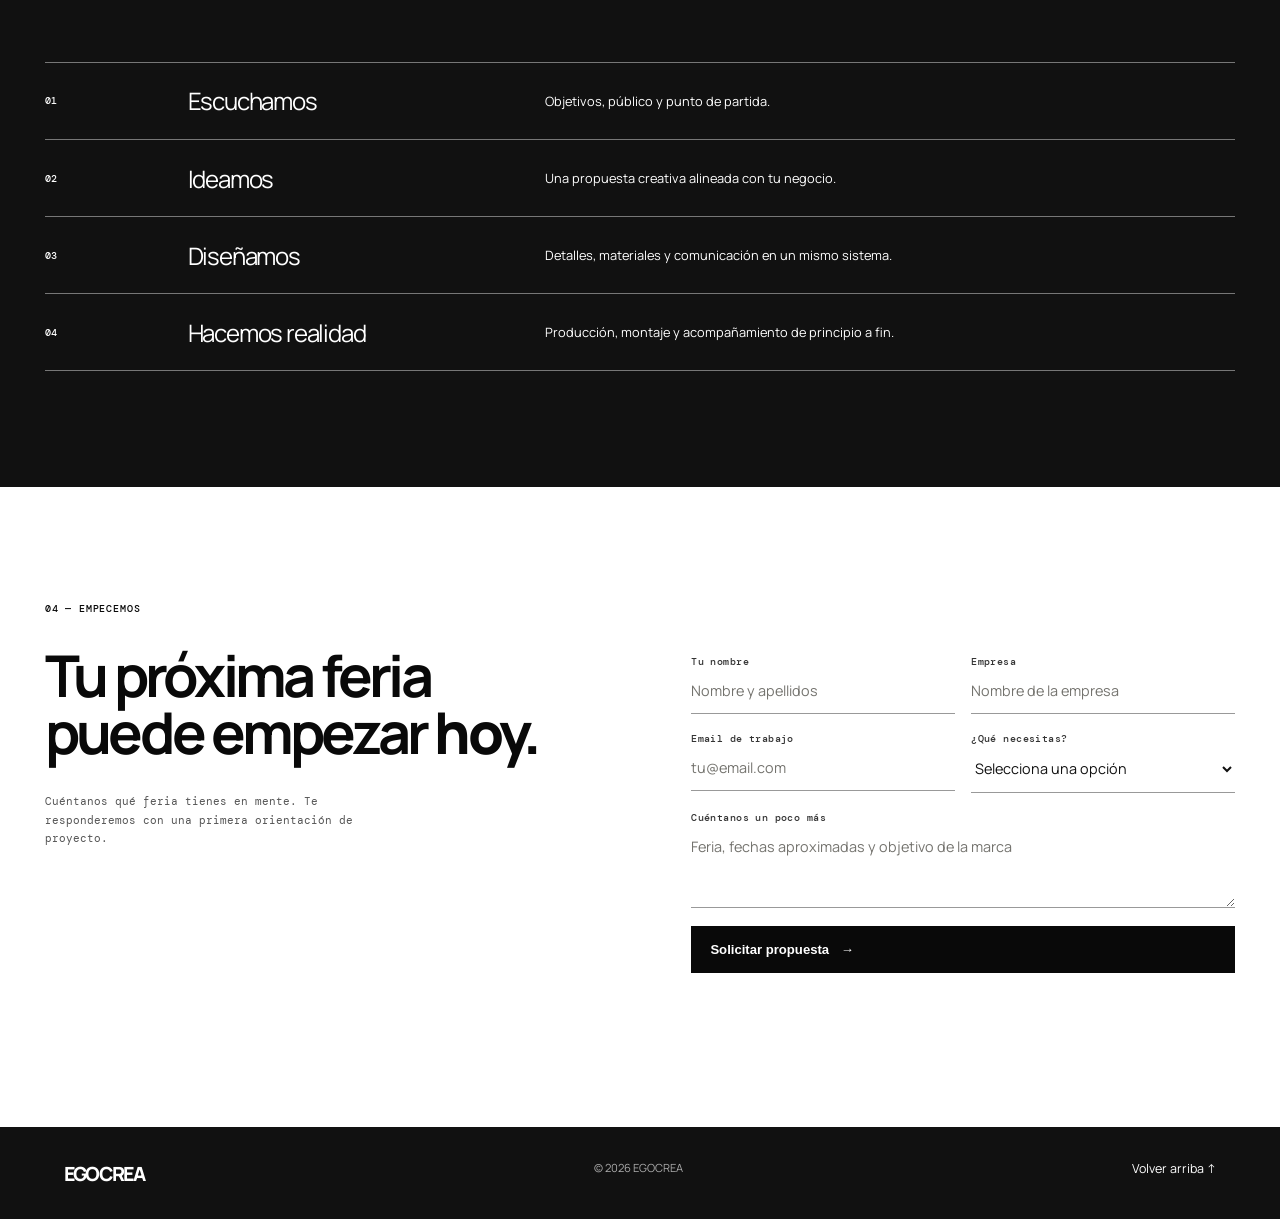
==== commit a701d60d: "viokox" ====
--- a/index.html
+++ b/index.html
@@ -13,6 +13,7 @@
     <link rel="stylesheet" href="conversion.css" />
     <link rel="stylesheet" href="egocrea-style.css" />
     <link rel="stylesheet" href="editorial.css" />
+    <link rel="stylesheet" href="stands.css" />
     <script type="application/ld+json">{"@context":"https://schema.org","@type":"ProfessionalService","name":"EGOCREA","description":"Diseño, fabricación y montaje de stands de feria en Valencia","areaServed":"Valencia, España","serviceType":"Diseño de stands para ferias"}</script>
   </head>
   <body>
@@ -28,7 +29,7 @@
       <section class="hero">
         <div class="hero-copy">
           <p class="location">VALENCIA · DISEÑO &amp; MONTAJE FERIAL</p>
-          <h1>Stands que hacen<br />que tu marca <em>destaque.</em></h1>
+          <h1>Stands que<br />hacen que tu<br /><em>marca destaque.</em></h1>
           <p class="lead">Diseñamos, fabricamos y montamos espacios que convierten visitas en oportunidades.</p>
           <div class="hero-actions"><a class="button" href="#contacto">Cuéntanos tu proyecto <span>→</span></a><a class="text-link" href="#proyectos">Ver proyectos <span>↓</span></a></div>
         </div>
@@ -46,10 +47,12 @@
 
       <section class="project" id="proyectos">
         <div class="project-image"><div class="project-sign">NOVA<br/>LAB</div><div class="project-lamp"></div><div class="project-counter"></div></div>
-        <div class="project-copy"><p class="section-number">02 — PROYECTOS</p><h2>Ideas que se<br />pueden <em>recorrer.</em></h2><p>Cada propuesta nace de una pregunta: ¿qué debe sentir la persona que entra?</p><a class="text-link" href="#contacto">Descubrir nuestro trabajo <span>→</span></a></div>
+        <div class="project-copy"><p class="section-number">02 — PROYECTO DESTACADO</p><h2>Viokox en<br /><em>Cosmoprof’25.</em></h2><p>Un stand diseñado para transformar producto, conversación y experiencia de marca en un mismo recorrido.</p><a class="text-link" href="viokox.html">Ver caso completo <span>→</span></a></div>
       </section>
 
-      <section class="statement disciplines"><p class="section-number">03 — DOS ÁMBITOS, UNA VISIÓN</p><h2>Diseñamos lo que se<br />habita y lo que se <em>recuerda.</em></h2><div class="services"><article><span>ESPACIOS</span><h3>Stands e interiorismo</h3><p>Entornos funcionales, atractivos y experienciales para marcas que quieren estar presentes.</p></article><article><span>IDENTIDAD</span><h3>Branding y comunicación</h3><p>Marcas, catálogos y piezas visuales que cuentan una historia de manera coherente.</p></article><article><span>DIGITAL</span><h3>Web y audiovisual</h3><p>Experiencias digitales pensadas para dar forma a una idea y acercarla a las personas.</p></article></div></section>
+      <section class="stand-portfolio"><p class="section-number">PORTFOLIO DE STANDS</p><div class="portfolio-heading"><h2>Espacios para<br />hacerte <em>inolvidable.</em></h2><p>Diseño, producción y montaje llave en mano para ferias nacionales e internacionales.</p></div><div class="stand-grid"><a class="stand-card viokox" href="viokox.html"><div><p>VIOKOX · COSMOPROF’25</p><h3>Innovación en dos experiencias</h3><span>Ver caso completo →</span></div></a><article class="stand-card vanssen"><div><p>VANSSEN · HÁBITAT’22</p><h3>Un restaurante dentro de la feria</h3><span>Diseño y montaje</span></div></article><article class="stand-card hidronatur"><div><p>HIDRONATUR · CEVISAMA</p><h3>Una marca para recorrer</h3><span>Diseño · Producción</span></div></article></div><a class="button" href="#contacto">Cuéntanos tu próxima feria <span>→</span></a></section>
+
+      <section class="statement disciplines"><p class="section-number">MÁS ALLÁ DEL STAND</p><h2>Un equipo que cuida<br />también tu <em>marca.</em></h2><p class="stand-support">Nuestro foco son los stands. Cuando hace falta, sumamos branding, gráfica y audiovisual para que toda la experiencia hable el mismo lenguaje.</p></section>
 
       <section class="testimonials"><p class="section-number">CLIENTES</p><h2>Relaciones que<br />continúan <em>proyecto a proyecto.</em></h2><div class="quote-list"><figure><blockquote>“Profesionales en las propuestas, ágiles y tremendamente agradables en el trato. ¡De 10!”</blockquote><figcaption>Pollos Planes · Equipo de Marketing</figcaption></figure><figure><blockquote>“Grandes profesionales de principio a fin. Sin duda contaremos con ellos para futuros eventos.”</blockquote><figcaption>Vicente Giner · Intoolges</figcaption></figure><figure><blockquote>“Nos ayudaron mucho a alcanzar el resultado esperado.”</blockquote><figcaption>Danial Millington · Imagine</figcaption></figure></div><a class="button" href="#contacto">Hablemos de tu proyecto <span>→</span></a></section>
 
--- a/egocrea-style.css
+++ b/egocrea-style.css
@@ -1,2 +1,2 @@
 :root{--ink:#090909;--paper:#fff;--orange:#111;--muted:#696969;--line:#d9d9d9}body{background:#fff;color:#090909}.header{background:#fff;border-color:#111}.brand,nav a,.header-cta,footer a{color:#090909}.brand span{color:#090909}.header-cta{border-color:#090909}.hero{background:#fff;min-height:calc(100vh - 82px)}.location,.section-number{color:#090909}.hero h1,.statement h2,.project h2,.process h2,.contact h2{color:#090909}.hero h1 em,h2 em{font-family:Georgia,serif}.lead{color:#424242}.button{background:#090909;color:#fff}.text-link{color:#090909;border-color:#090909}.hero-art{background:#f0f0f0}.art-wall{background:#111}.art-totem{background:#fff;color:#111}.art-arch,.art-table{border-color:#fff;background:#fff}.art-orb{background:#fff}.art-caption{color:#fff}.statement{background:#fff;color:#090909;border-top:1px solid #111}.services article{border-color:#111}.services span{color:#090909}.services p{color:#555}.project{border-top:1px solid #111}.project-image{background:#111}.project-sign{background:#fff;color:#111}.project-lamp{border-color:#fff}.project-counter{background:#fff;box-shadow:25px 20px 0 #777}.project-copy{background:#fff;color:#090909}.project-copy>p:not(.section-number){color:#555}.project-copy .text-link{color:#090909;border-color:#090909}.process{background:#111;color:#fff}.process .section-number,.process b{color:#fff}.process ol{border-color:#777}.process li{border-color:#777}.contact{background:#fff;color:#090909}.contact-note{color:#555}.lead-form label{color:#333}.lead-form input,.lead-form select,.lead-form textarea{color:#111;border-color:#999}.lead-form .button{background:#111;color:#fff}.form-status{color:#333}footer{background:#111;border-color:#111;color:#aaa}footer .brand,footer a{color:#fff}footer .brand span{color:#fff}@media(max-width:760px){.hero{padding-top:14vw}}
-.hero h1 em,h2 em{font-family:Manrope,Arial,sans-serif;font-style:normal;font-weight:800}.testimonials{padding:11vw 5vw;background:#ececec;color:#090909}.testimonials h2{font-size:clamp(2.8rem,5.4vw,5.8rem);line-height:.95;letter-spacing:-.07em;max-width:900px;margin:0}.quote-list{display:grid;grid-template-columns:repeat(3,1fr);gap:2rem;margin:6rem 0 3rem}.quote-list figure{margin:0;border-top:2px solid #111;padding-top:1rem}.quote-list blockquote{margin:0 0 2rem;font-size:1.05rem;line-height:1.45;letter-spacing:-.02em}.quote-list figcaption{font:500 .68rem Manrope,Arial,sans-serif;color:#555}@media(max-width:760px){.quote-list{grid-template-columns:1fr;margin-top:3rem;gap:2.5rem}}
+.hero h1 em,h2 em{font-family:Manrope,Arial,sans-serif;font-style:normal;font-weight:800}.testimonials{padding:11vw 5vw;background:#ececec;color:#090909}.testimonials h2{font-size:clamp(2.8rem,5.4vw,5.8rem);line-height:.95;letter-spacing:-.07em;max-width:900px;margin:0}.quote-list{display:grid;grid-template-columns:repeat(3,1fr);gap:2rem;margin:6rem 0 3rem}.quote-list figure{margin:0;border-top:2px solid #111;padding-top:1rem}.quote-list blockquote{margin:0 0 2rem;font-size:1.05rem;line-height:1.45;letter-spacing:-.02em}.quote-list figcaption{font:500 .68rem Manrope,Arial,sans-serif;color:#555}.process h2{color:#fff}@media(max-width:760px){.quote-list{grid-template-columns:1fr;margin-top:3rem;gap:2.5rem}}
--- a/editorial.css
+++ b/editorial.css
@@ -1,3 +1,5 @@
 /* Portfolio-editorial composition adapted from the Architect Portfolio pattern;
    CTA and form hierarchy adapted from Page UI. */
 body{font-family:Manrope,Arial,sans-serif}.header{height:74px;padding:0 3vw}.hero{padding:5.8vw 3.5vw 3vw;grid-template-columns:.92fr 1.18fr;gap:5.5vw}.hero-copy{align-self:center}.location{font-size:.64rem;margin-bottom:1.2rem}.hero h1{font-size:clamp(3.4rem,5.8vw,6rem);font-weight:800;text-transform:uppercase;line-height:.91}.hero h1 em{font-size:inherit}.lead{font-size:.95rem;max-width:330px}.hero-art{height:min(66vh,600px);background:url('https://images.unsplash.com/photo-1497366754035-f200968a6e72?auto=format&fit=crop&w=1600&q=85') center/cover}.hero-art>*{display:none}.statement,.testimonials,.process,.contact{padding:9vw 3.5vw}.project{grid-template-columns:1.3fr .9fr;min-height:590px}.project-image{background:url('https://images.unsplash.com/photo-1497366811353-6870744d04b2?auto=format&fit=crop&w=1500&q=85') center/cover}.project-image>*{display:none}.project-copy{padding:9vw 4vw}.services{gap:3vw}.services h3{font-size:1.28rem}.disciplines{border-top:0}.testimonials{background:#090909;color:#fff}.testimonials .section-number{color:#fff}.testimonials h2{color:#fff}.quote-list figure{border-color:#fff}.quote-list figcaption{color:#b7b7b7}.testimonials .button{background:#fff;color:#090909}.lead-form .button{background:#090909;color:#fff}@media(max-width:760px){.hero{grid-template-columns:1fr;padding:12vw 5vw 8vw}.hero-art{height:380px}.project{grid-template-columns:1fr}.project-copy{padding:16vw 5vw}.header{padding:0 5vw}}
+/* Headlines: a deliberate maximum of three lines, never giant accidental wraps. */
+.hero h1{font-size:clamp(3.1rem,4.9vw,5.35rem);max-width:15ch;line-height:.96;letter-spacing:-.075em}.statement h2,.project h2,.process h2,.contact h2,.testimonials h2{font-size:clamp(2.5rem,4.5vw,4.6rem);line-height:.98;max-width:18ch;letter-spacing:-.065em}.testimonials h2{max-width:16ch}@media(max-width:760px){.hero h1{font-size:clamp(3rem,13vw,4.15rem);max-width:15ch}.statement h2,.project h2,.process h2,.contact h2,.testimonials h2{font-size:clamp(2.5rem,10.5vw,3.6rem);max-width:14ch}}
--- a/stands.css
+++ b/stands.css
@@ -0,0 +1 @@
+.stand-portfolio{padding:10vw 3.5vw;background:#fff;color:#090909}.portfolio-heading{display:flex;justify-content:space-between;align-items:end;gap:3rem;margin-bottom:4rem}.portfolio-heading h2{font-size:clamp(2.8rem,5vw,5.5rem);line-height:.94;letter-spacing:-.07em;margin:0}.portfolio-heading p,.stand-support{max-width:340px;font-size:.9rem;line-height:1.6;color:#555}.stand-grid{display:grid;grid-template-columns:1.15fr .85fr .85fr;gap:1.2rem;margin-bottom:2.2rem}.stand-card{min-height:440px;padding:1.4rem;display:flex;align-items:end;background:#222 center/cover;color:#fff}.stand-card div{width:100%;padding-top:3rem;background:linear-gradient(transparent,rgba(0,0,0,.84))}.stand-card p,.stand-card span{font:600 .66rem Manrope,Arial,sans-serif;letter-spacing:.03em}.stand-card h3{font-size:1.75rem;line-height:1.02;letter-spacing:-.05em;margin:.5rem 0}.viokox{background-image:url('https://images.unsplash.com/photo-1556761175-b413da4baf72?auto=format&fit=crop&w=1200&q=85')}.vanssen{background-image:url('https://images.unsplash.com/photo-1497366754035-f200968a6e72?auto=format&fit=crop&w=1000&q=85')}.hidronatur{background-image:url('https://images.unsplash.com/photo-1556761175-5973dc0f32e7?auto=format&fit=crop&w=1000&q=85')}@media(max-width:760px){.portfolio-heading,.stand-grid{display:grid;grid-template-columns:1fr}.stand-card{min-height:340px}.stand-portfolio{padding:18vw 5vw}}
